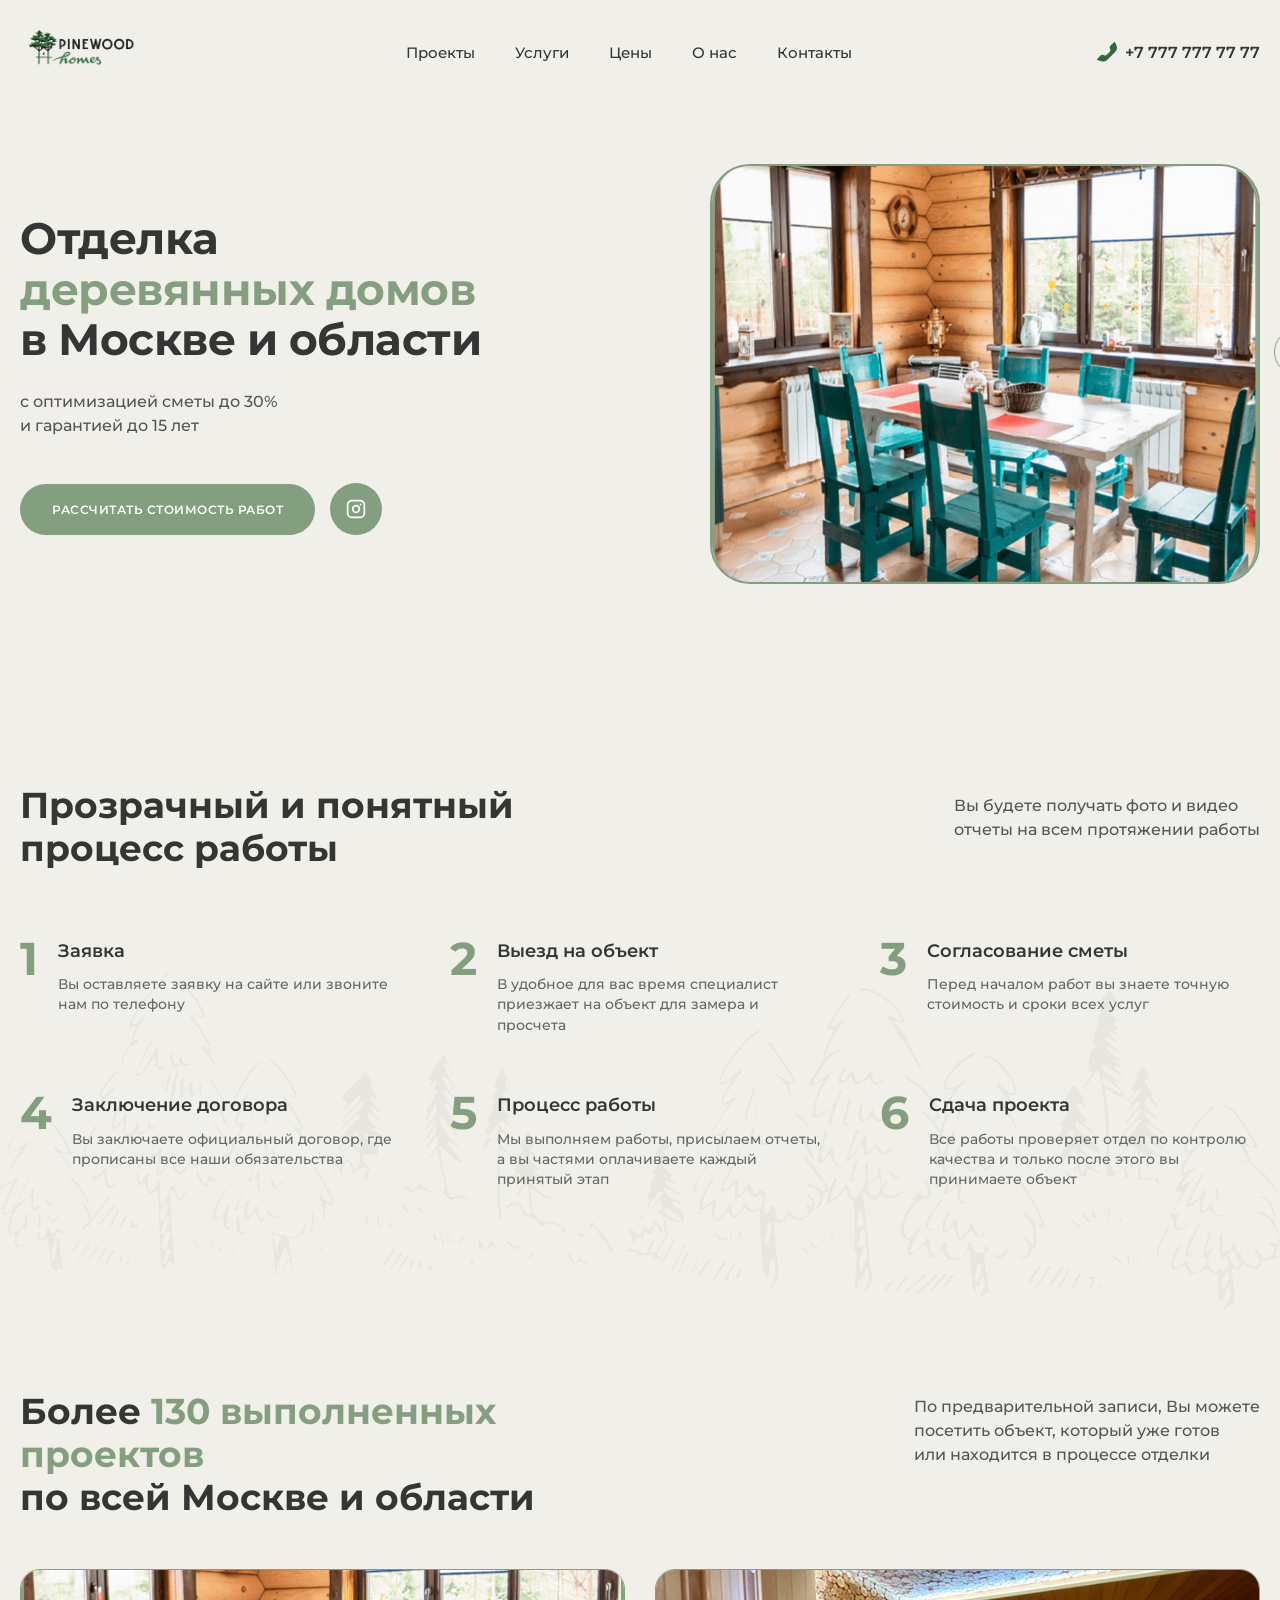
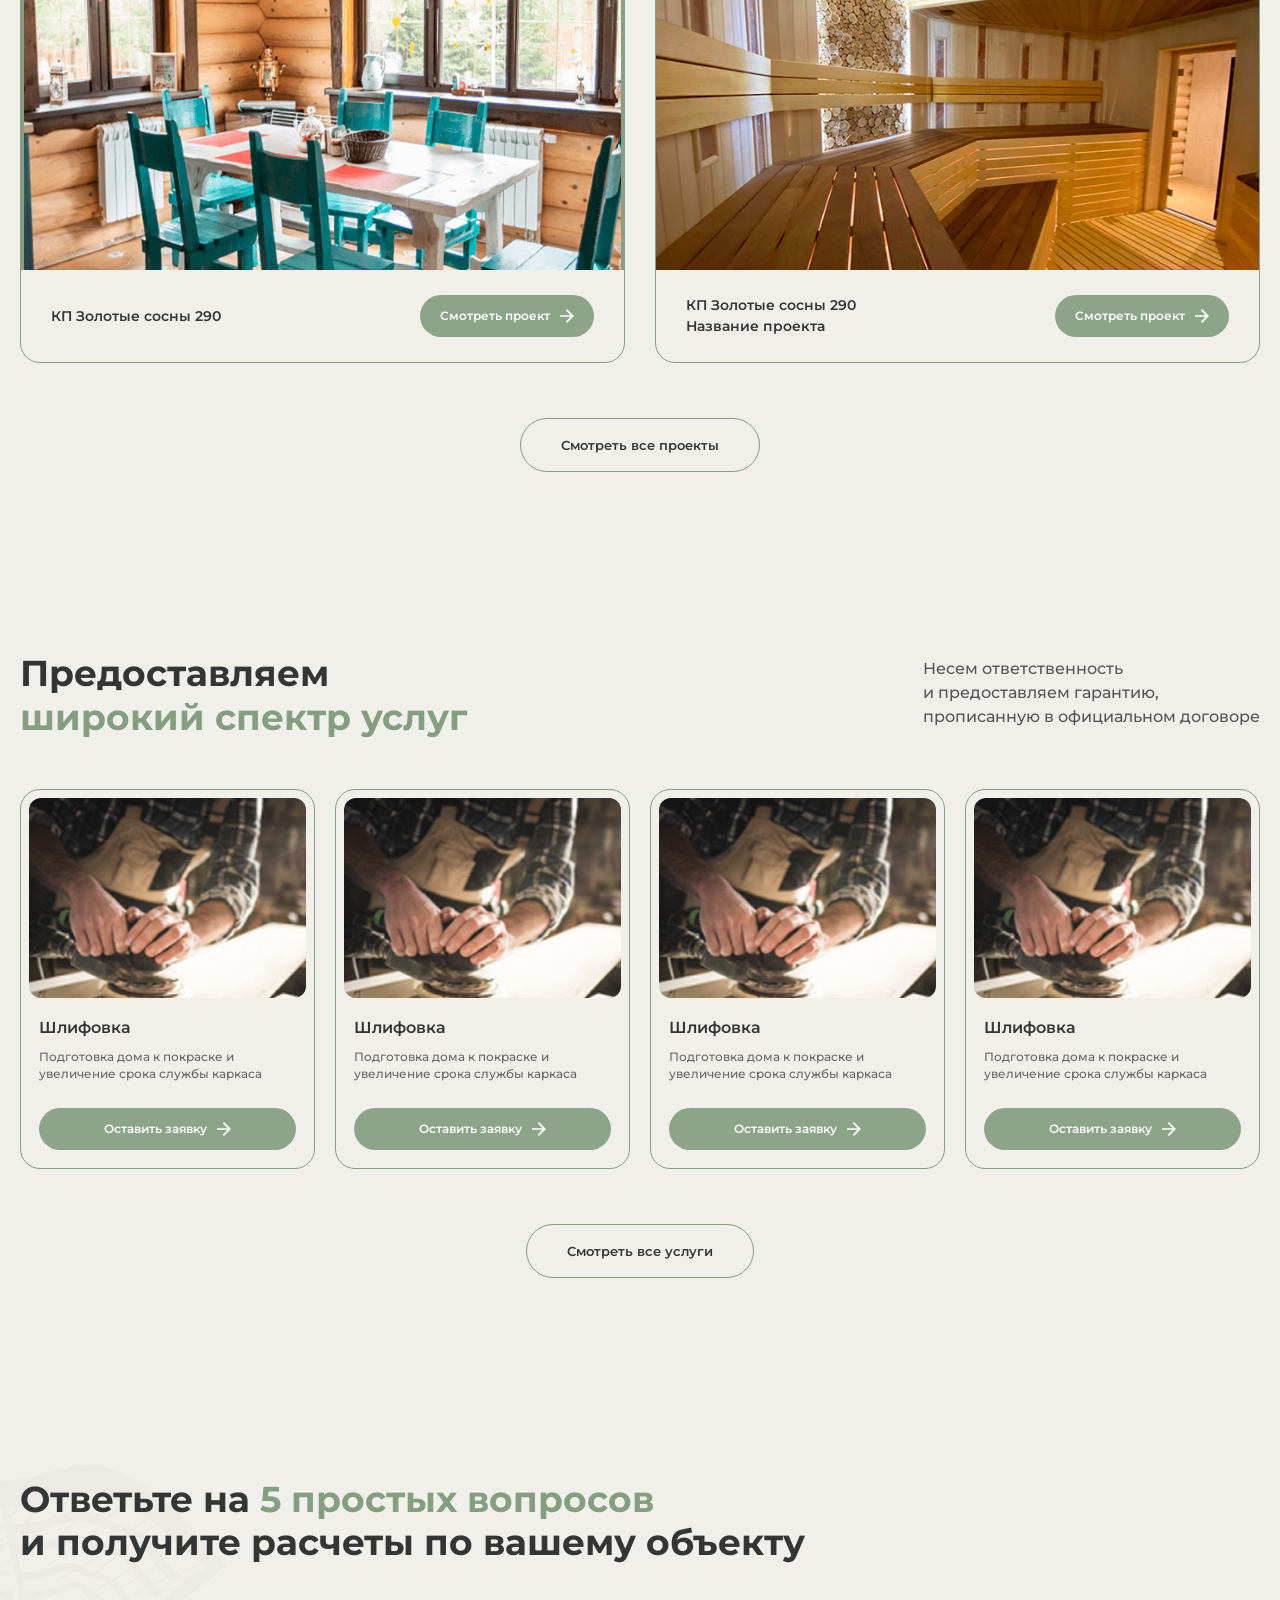
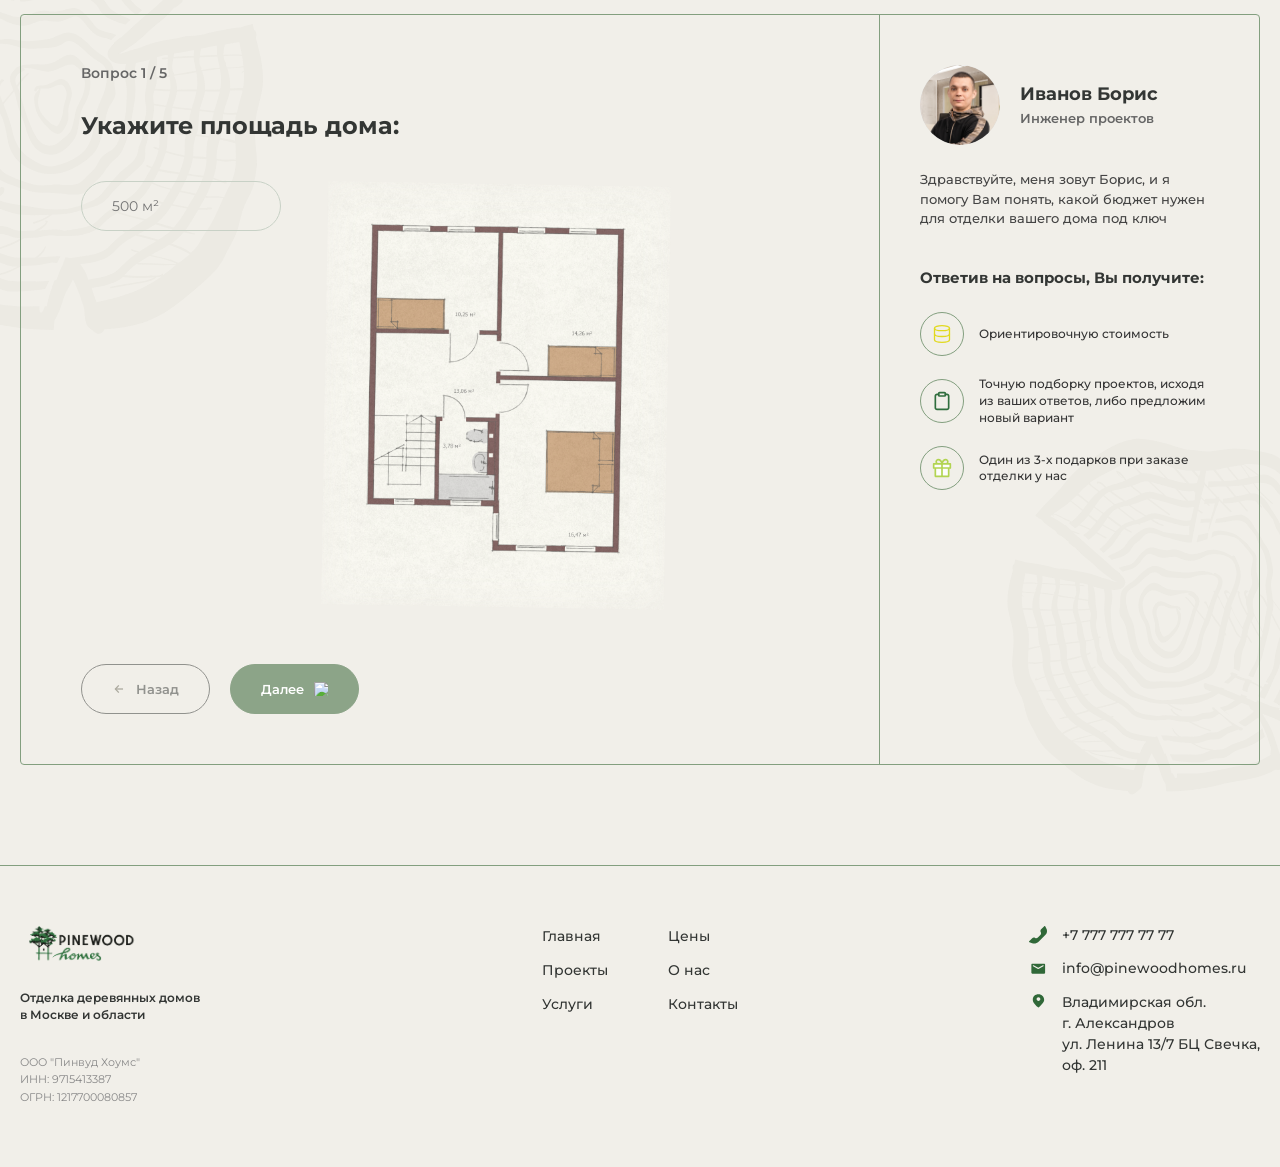
==== index.html @ 9fd673a5 "Initial commit" ====
<!DOCTYPE html>
<html lang="ru">
<head>
    <meta charset="UTF-8">
    <meta name="viewport" content="width=device-width, initial-scale=1.0">
    <title>Pinewood Homes</title>
    
    <!-- Подключение шрифта Montserrat -->
    <link rel="preconnect" href="https://fonts.googleapis.com">
    <link rel="preconnect" href="https://fonts.gstatic.com" crossorigin>
    <link href="https://fonts.googleapis.com/css2?family=Montserrat:wght@400;500;600;700&display=swap" rel="stylesheet">
    
    <!-- Подключение стилей Swiper -->
    <link rel="stylesheet" href="https://cdn.jsdelivr.net/npm/swiper@11/swiper-bundle.min.css" />
    
    <!-- Наши стили -->
    <link rel="stylesheet" href="style.css">
</head>
<body>

    <div class="wrapper">
        <!-- Шапка сайта -->
        <header class="header">
            <a href="#" class="logo">
                <img src="images/logo.png" alt="Логотип Pinewood Homes">
            </a>
            
            <nav class="nav">
                <ul class="nav__list">
                    <li><a href="#" class="nav__link">Проекты</a></li>
                    <li><a href="#" class="nav__link">Услуги</a></li>
                    <li><a href="#" class="nav__link">Цены</a></li>
                    <li><a href="#" class="nav__link">О нас</a></li>
                    <li><a href="#" class="nav__link">Контакты</a></li>
                </ul>
            </nav>

            <a href="tel:+77777777777" class="phone">
                <img src="images/Path 76.svg" alt="Иконка телефона" class="phone__icon">
                +7 777 777 77 77
            </a>
        </header>

        <!-- Главный экран -->
        <main class="hero">
            <div class="hero__content">
                <h1 class="hero__title">
                    Отделка <br>
                    <span class="text-green">деревянных домов</span><br>
                    в Москве и области
                </h1>
                <p class="hero__subtitle">
                    с оптимизацией сметы до 30%<br>
                    и гарантией до 15 лет
                </p>
                
                <div class="hero__actions">
                    <button class="btn btn-primary">РАССЧИТАТЬ СТОИМОСТЬ РАБОТ</button>
                    <a href="#" class="btn btn-icon">
                        <img src="images/instagram.svg" alt="Instagram">
                    </a>
                </div>
            </div>

            <div class="hero__slider-wrapper">
                <!-- Swiper -->
                <div class="swiper hero-swiper">
                    <div class="swiper-wrapper">
                        <!-- Слайд 1 -->
                        <div class="swiper-slide">
                            <img src="images/swiper.png" alt="Интерьер деревянного дома">
                        </div>
                        <!-- Слайд 2 (Для примера свайпа) -->
                        <div class="swiper-slide">
                            <img src="images/swiper.png" alt="Интерьер 2">
                        </div>
                        <!-- Слайд 3 -->
                        <div class="swiper-slide">
                            <img src="images/swiper.png" alt="Интерьер 3">
                        </div>
                    </div>
                </div>
                
                <!-- Кастомная кнопка навигации Swiper -->
                <div class="swiper-button-next custom-next">
                    <img src="images/arrow-right.svg" alt="Стрелка вправо">
                </div>
            </div>

        </main>
    </div>

    <!-- Секция: Процесс работы -->
    <section class="process">
        <!-- Пустой тег для вашего SVG с деревьями -->
        <img src="images/Group.svg" alt="Фон деревья" class="process__bg-trees">

        <div class="wrapper">
            <div class="process__header">
                <h2 class="process__title">
                    Прозрачный и понятный <br>
                    процесс работы
                </h2>
                <p class="process__subtitle">
                    Вы будете получать фото и видео <br>
                    отчеты на всем протяжении работы
                </p>
            </div>

            <div class="process__grid">
                <!-- Шаг 1 -->
                <div class="process__item">
                    <span class="process__num">1</span>
                    <div class="process__text">
                        <h3 class="process__step-title">Заявка</h3>
                        <p class="process__step-desc">Вы оставляете заявку на сайте или звоните нам по телефону</p>
                    </div>
                </div>

                <!-- Шаг 2 -->
                <div class="process__item">
                    <span class="process__num">2</span>
                    <div class="process__text">
                        <h3 class="process__step-title">Выезд на объект</h3>
                        <p class="process__step-desc">В удобное для вас время специалист приезжает на объект для замера и просчета</p>
                    </div>
                </div>

                <!-- Шаг 3 -->
                <div class="process__item">
                    <span class="process__num">3</span>
                    <div class="process__text">
                        <h3 class="process__step-title">Согласование сметы</h3>
                        <p class="process__step-desc">Перед началом работ вы знаете точную стоимость и сроки всех услуг</p>
                    </div>
                </div>

                <!-- Шаг 4 -->
                <div class="process__item">
                    <span class="process__num">4</span>
                    <div class="process__text">
                        <h3 class="process__step-title">Заключение договора</h3>
                        <p class="process__step-desc">Вы заключаете официальный договор, где прописаны все наши обязательства</p>
                    </div>
                </div>

                <!-- Шаг 5 -->
                <div class="process__item">
                    <span class="process__num">5</span>
                    <div class="process__text">
                        <h3 class="process__step-title">Процесс работы</h3>
                        <p class="process__step-desc">Мы выполняем работы, присылаем отчеты, а вы частями оплачиваете каждый принятый этап</p>
                    </div>
                </div>

                <!-- Шаг 6 -->
                <div class="process__item">
                    <span class="process__num">6</span>
                    <div class="process__text">
                        <h3 class="process__step-title">Сдача проекта</h3>
                        <p class="process__step-desc">Все работы проверяет отдел по контролю качества и только после этого вы принимаете объект</p>
                    </div>
                </div>
            </div>
        </div>
    </section>

    <!-- Секция: Выполненные проекты -->
    <section class="projects">
        <div class="wrapper">
            
            <!-- Шапка секции -->
            <div class="projects__header">
                <h2 class="projects__title">
                    Более <span class="text-green">130 выполненных проектов</span><br>
                    по всей Москве и области
                </h2>
                <p class="projects__subtitle">
                    По предварительной записи, Вы можете<br>
                    посетить объект, который уже готов<br>
                    или находится в процессе отделки
                </p>
            </div>

            <!-- Слайдер проектов -->
            <div class="projects__slider-wrap">
                
                <div class="swiper projects-swiper">
                    <div class="swiper-wrapper">
                        
                        <!-- Карточка 1 -->
                        <div class="swiper-slide">
                            <div class="project-card">
                                <div class="project-card__img">
                                    <img src="images/swiper.png" alt="Проект КП Золотые сосны">
                                </div>
                                <div class="project-card__content">
                                    <div class="project-card__info">
                                        <p>КП Золотые сосны 290</p>
                                    </div>
                                    <a href="#" class="project-card__btn">
                                        Смотреть проект
                                        <img src="images/Icon ionic-md-arrow-forward.svg" alt="Стрелка">
                                    </a>
                                </div>
                            </div>
                        </div>

                        <!-- Карточка 2 -->
                        <div class="swiper-slide">
                            <div class="project-card">
                                <div class="project-card__img">
                                    <img src="images/swiper2.png" alt="Проект баня">
                                </div>
                                <div class="project-card__content">
                                    <div class="project-card__info">
                                        <p>КП Золотые сосны 290</p>
                                        <p>Название проекта</p>
                                    </div>
                                    <a href="#" class="project-card__btn">
                                        Смотреть проект
                                        <img src="images/Icon ionic-md-arrow-forward.svg" alt="Стрелка">
                                    </a>
                                </div>
                            </div>
                        </div>

                        <!-- Карточка 3 (Для демонстрации свайпа) -->
                        <div class="swiper-slide">
                            <div class="project-card">
                                <div class="project-card__img">
                                    <img src="images/swiper.png" alt="Проект 3">
                                </div>
                                <div class="project-card__content">
                                    <div class="project-card__info">
                                        <p>КП Серебряный бор</p>
                                    </div>
                                    <a href="#" class="project-card__btn">
                                        Смотреть проект
                                        <img src="images/Icon ionic-md-arrow-forward.svg" alt="Стрелка">
                                    </a>
                                </div>
                            </div>
                        </div>

                    </div>
                </div>

                <!-- Стрелки навигации для проектов -->
                <div class="swiper-button-prev projects-prev">
                    <img src="images/arrow_forward_ios_24px.svg" alt="Влево">
                </div>
                <div class="swiper-button-next projects-next">
                    <img src="images/arrow-right.svg" alt="Вправо">
                </div>

            </div>

            <!-- Кнопка под слайдером -->
            <div class="projects__bottom">
                <button class="btn btn-outline">Смотреть все проекты</button>
            </div>

        </div>
    </section>

    <!-- Секция: Услуги -->
    <section class="services">
        <!-- Пустой тег для фонового узора (линии слева внизу) -->
        
        <div class="wrapper">
            <!-- Шапка секции -->
            <div class="services__header">
                <h2 class="services__title">
                    Предоставляем <br>
                    <span class="text-green">широкий спектр услуг</span>
                </h2>
                <p class="services__subtitle">
                    Несем ответственность <br>
                    и предоставляем гарантию, <br>
                    прописанную в официальном договоре
                </p>
            </div>

            <!-- Слайдер услуг -->
            <div class="services__slider-wrap">
                <div class="swiper services-swiper">
                    <div class="swiper-wrapper">
                        
                        <!-- Карточка услуги 1 -->
                        <div class="swiper-slide">
                            <div class="service-card">
                                <div class="service-card__img">
                                    <img src="images/swiper3.png" alt="Шлифовка">
                                </div>
                                <div class="service-card__content">
                                    <h3 class="service-card__title">Шлифовка</h3>
                                    <p class="service-card__desc">Подготовка дома к покраске и увеличение срока службы каркаса</p>
                                    <a href="#" class="service-card__btn">
                                        Оставить заявку
                                        <img src="images/Icon ionic-md-arrow-forward.svg" alt="Стрелка">
                                    </a>
                                </div>
                            </div>
                        </div>

                        <!-- Карточка услуги 2 -->
                        <div class="swiper-slide">
                            <div class="service-card">
                                <div class="service-card__img">
                                    <img src="images/swiper3.png" alt="Шлифовка">
                                </div>
                                <div class="service-card__content">
                                    <h3 class="service-card__title">Шлифовка</h3>
                                    <p class="service-card__desc">Подготовка дома к покраске и увеличение срока службы каркаса</p>
                                    <a href="#" class="service-card__btn">
                                        Оставить заявку
                                        <img src="images/Icon ionic-md-arrow-forward.svg" alt="Стрелка">
                                    </a>
                                </div>
                            </div>
                        </div>

                        <!-- Карточка услуги 3 -->
                        <div class="swiper-slide">
                            <div class="service-card">
                                <div class="service-card__img">
                                    <img src="images/swiper3.png" alt="Шлифовка">
                                </div>
                                <div class="service-card__content">
                                    <h3 class="service-card__title">Шлифовка</h3>
                                    <p class="service-card__desc">Подготовка дома к покраске и увеличение срока службы каркаса</p>
                                    <a href="#" class="service-card__btn">
                                        Оставить заявку
                                        <img src="images/Icon ionic-md-arrow-forward.svg" alt="Стрелка">
                                    </a>
                                </div>
                            </div>
                        </div>

                        <!-- Карточка услуги 4 -->
                        <div class="swiper-slide">
                            <div class="service-card">
                                <div class="service-card__img">
                                    <img src="images/swiper3.png" alt="Шлифовка">
                                </div>
                                <div class="service-card__content">
                                    <h3 class="service-card__title">Шлифовка</h3>
                                    <p class="service-card__desc">Подготовка дома к покраске и увеличение срока службы каркаса</p>
                                    <a href="#" class="service-card__btn">
                                        Оставить заявку
                                        <img src="images/Icon ionic-md-arrow-forward.svg" alt="Стрелка">
                                    </a>
                                </div>
                            </div>
                        </div>

                        <!-- Карточка услуги 5 (Добавлена для наглядности скролла) -->
                        <div class="swiper-slide">
                            <div class="service-card">
                                <div class="service-card__img">
                                    <img src="images/swiper3.png" alt="Шлифовка">
                                </div>
                                <div class="service-card__content">
                                    <h3 class="service-card__title">Покраска</h3>
                                    <p class="service-card__desc">Профессиональная покраска деревянных фасадов с гарантией</p>
                                    <a href="#" class="service-card__btn">
                                        Оставить заявку
                                        <img src="images/Icon ionic-md-arrow-forward.svg" alt="Стрелка">
                                    </a>
                                </div>
                            </div>
                        </div>

                    </div>
                </div>

                <!-- Стрелки навигации -->
                <div class="swiper-button-prev services-prev">
                    <img src="images/arrow_forward_ios_24px.svg" alt="Влево">
                </div>
                <div class="swiper-button-next services-next">
                    <img src="images/arrow-right.svg" alt="Вправо">
                </div>
            </div>

            <!-- Кнопка под слайдером (переиспользуем класс .btn-outline) -->
            <div class="services__bottom">
                <button class="btn btn-outline">Смотреть все услуги</button>
            </div>
        </div>
    </section>

    <!-- Секция: Квиз (Опросник) -->
    <section class="quiz">
        <!-- Фоновые SVG деревьев (абсолютное позиционирование) -->
        <img src="images/Frame1.svg" alt="Фон дерево лево" class="quiz__bg quiz__bg-left">
        <img src="images/Frame2.svg" alt="Фон дерево право" class="quiz__bg quiz__bg-right">

        <div class="wrapper">
            <h2 class="quiz__title">
                Ответьте на <span class="text-green">5 простых вопросов</span><br>
                и получите расчеты по вашему объекту
            </h2>

            <!-- Контейнер с обводкой -->
            <div class="quiz__box">
                
                <!-- ЛЕВАЯ ЧАСТЬ (Меняется) -->
                <div class="quiz__main">
                    <p class="quiz__counter">Вопрос <span id="current-step">1</span> / 5</p>

                   <div class="quiz__steps-container">
                        
                        <!-- ШАГ 1: Площадь -->
                        <div class="quiz__step active" data-step="1">
                            <h3 class="quiz__question">Укажите площадь дома:</h3>
                            <div class="quiz__step-content">
                                <div class="quiz__input-wrap">
                                    <input type="text" placeholder="500 м²" class="quiz__input">
                                </div>
                                <div class="quiz__step-img">
                                    <img src="images/scheme.png" alt="План дома">
                                </div>
                            </div>
                        </div>

                        <!-- ШАГ 2: Материал -->
                        <div class="quiz__step" data-step="2">
                            <h3 class="quiz__question">Укажите материал дома:</h3>
                            <div class="quiz__step-content">
                                <div class="quiz__materials">
                                    <label class="quiz__material">
                                        <input type="radio" name="material" value="Клееный брус" class="quiz__material-input">
                                        <div class="quiz__material-card">
                                            <div class="quiz__material-img"><img src="images/question21.png" alt="Брус"></div>
                                            <span class="quiz__material-text">Клееный брус</span>
                                        </div>
                                    </label>
                                    <label class="quiz__material">
                                        <input type="radio" name="material" value="Профилированный брус" class="quiz__material-input">
                                        <div class="quiz__material-card">
                                            <div class="quiz__material-img"><img src="images/question22.png" alt="Брус"></div>
                                            <span class="quiz__material-text">Профилированный<br>брус</span>
                                        </div>
                                    </label>
                                    <label class="quiz__material">
                                        <input type="radio" name="material" value="Оцилиндрованное бревно" class="quiz__material-input">
                                        <div class="quiz__material-card">
                                            <div class="quiz__material-img"><img src="images/question23.png" alt="Бревно"></div>
                                            <span class="quiz__material-text">Оцилиндрованное<br>бревно</span>
                                        </div>
                                    </label>
                                    <label class="quiz__material">
                                        <input type="radio" name="material" value="Лафет" class="quiz__material-input">
                                        <div class="quiz__material-card">
                                            <div class="quiz__material-img"><img src="images/question24.png" alt="Лафет"></div>
                                            <span class="quiz__material-text">Лафет</span>
                                        </div>
                                    </label>
                                    <label class="quiz__material">
                                        <input type="radio" name="material" value="Рубленное бревно" class="quiz__material-input">
                                        <div class="quiz__material-card">
                                            <div class="quiz__material-img"><img src="images/question25.png" alt="Бревно"></div>
                                            <span class="quiz__material-text">Рубленное бревно</span>
                                        </div>
                                    </label>
                                    <div class="quiz__material quiz__material--custom">
                                        <input type="text" placeholder="Свой вариант" class="quiz__input quiz__input--custom">
                                    </div>
                                </div>
                            </div>
                        </div>

                        <!-- ШАГ 3: Смета (Да/Нет) -->
                        <div class="quiz__step" data-step="3">
                            <h3 class="quiz__question">Есть ли у вас смета на внутреннюю отделку?</h3>
                            <div class="quiz__step-content">
                                <div class="quiz__options-row">
                                    <label class="quiz__option-big">
                                        <input type="radio" name="estimate" value="Да" class="quiz__option-input">
                                        <div class="quiz__option-box">
                                            <div class="quiz__check-icon">
                                                
                                            </div>
                                            <span class="quiz__option-text">Да, смета есть</span>
                                        </div>
                                    </label>

                                    <label class="quiz__option-big">
                                        <input type="radio" name="estimate" value="Нет" class="quiz__option-input">
                                        <div class="quiz__option-box">
                                            <div class="quiz__check-icon">
                                                
                                            </div>
                                            <span class="quiz__option-text">У меня нет сметы</span>
                                        </div>
                                    </label>
                                </div>
                            </div>
                        </div>

                        <!-- ШАГ 4: Сроки -->
                        <div class="quiz__step" data-step="4">
                            <h3 class="quiz__question">Когда планируете начать работы по внутренней отделке?</h3>
                            <div class="quiz__step-content">
                                <div class="quiz__grid-4">
                                    <label class="quiz__option-square">
                                        <input type="radio" name="timing" value="Быстро" class="quiz__option-input">
                                        <div class="quiz__square-box">
                                            <div class="quiz__mini-check"></div>
                                            <span>Как можно быстрее</span>
                                        </div>
                                    </label>
                                    <label class="quiz__option-square">
                                        <input type="radio" name="timing" value="В этом году" class="quiz__option-input">
                                        <div class="quiz__square-box">
                                            <div class="quiz__mini-check"></div>
                                            <span>В течение этого года</span>
                                        </div>
                                    </label>
                                    <label class="quiz__option-square">
                                        <input type="radio" name="timing" value="Месяц" class="quiz__option-input">
                                        <div class="quiz__square-box">
                                            <div class="quiz__mini-check"></div>
                                            <span>В течение месяца</span>
                                        </div>
                                    </label>
                                    <label class="quiz__option-square">
                                        <input type="radio" name="timing" value="Нет плана" class="quiz__option-input">
                                        <div class="quiz__square-box">
                                            <div class="quiz__mini-check"></div>
                                            <span>Пока нет точного плана</span>
                                        </div>
                                    </label>
                                </div>
                            </div>
                        </div>

                        <!-- ШАГ 5: Виды работ (Чекбоксы - можно выбрать много) -->
                        <div class="quiz__step" data-step="5">
                            <!-- Исправил заголовок по смыслу контента -->
                            <h3 class="quiz__question">Какие работы необходимо выполнить?</h3>
                            <div class="quiz__step-content">
                                <div class="quiz__grid-4">
                                    <label class="quiz__option-square">
                                        <input type="checkbox" name="works" value="Шлифовка" class="quiz__option-input">
                                        <div class="quiz__square-box">
                                            <div class="quiz__mini-check"></div>
                                            <span>Шлифовка и покраска</span>
                                        </div>
                                    </label>
                                    <label class="quiz__option-square">
                                        <input type="checkbox" name="works" value="Плитка" class="quiz__option-input">
                                        <div class="quiz__square-box">
                                            <div class="quiz__mini-check"></div>
                                            <span>Плиточные работы</span>
                                        </div>
                                    </label>
                                    <label class="quiz__option-square">
                                        <input type="checkbox" name="works" value="Потолки" class="quiz__option-input">
                                        <div class="quiz__square-box">
                                            <div class="quiz__mini-check"></div>
                                            <span>Отделка потолков,<br>пола и стен</span>
                                        </div>
                                    </label>
                                    <label class="quiz__option-square">
                                        <input type="checkbox" name="works" value="Двери" class="quiz__option-input">
                                        <div class="quiz__square-box">
                                            <div class="quiz__mini-check"></div>
                                            <span>Установка дверей и окон</span>
                                        </div>
                                    </label>
                                    <label class="quiz__option-square">
                                        <input type="checkbox" name="works" value="Инженерка" class="quiz__option-input">
                                        <div class="quiz__square-box">
                                            <div class="quiz__mini-check"></div>
                                            <span>Прокладка инженерных систем</span>
                                        </div>
                                    </label>
                                    <label class="quiz__option-square">
                                        <input type="checkbox" name="works" value="Сантехника" class="quiz__option-input">
                                        <div class="quiz__square-box">
                                            <div class="quiz__mini-check"></div>
                                            <span>Сантехнические услуги</span>
                                        </div>
                                    </label>
                                    <label class="quiz__option-square">
                                        <input type="checkbox" name="works" value="Под ключ" class="quiz__option-input">
                                        <div class="quiz__square-box">
                                            <div class="quiz__mini-check"></div>
                                            <span>Все работы «под ключ»</span>
                                        </div>
                                    </label>
                                    <!-- Свой вариант для чекбоксов -->
                                    <div class="quiz__square-input">
                                        <input type="text" placeholder="Свой вариант" class="quiz__input quiz__input--wide">
                                    </div>
                                </div>
                            </div>
                        </div>

                        <!-- ШАГ 6: Контакты (Lead Form) -->
                        <div class="quiz__step" data-step="contact">
                            <p class="quiz__lead-text">Остался последний шаг</p>
                            <h3 class="quiz__question">Получите оптимизацию сметы <br>и точный план всех работ</h3>
                            
                            <div class="quiz__contact-form">
                                <div class="quiz__inputs-row">
                                    <input type="tel" placeholder="Ваш телефон" class="quiz__input quiz__input--contact">
                                    <input type="email" placeholder="Ваша почта" class="quiz__input quiz__input--contact">
                                </div>
                                <button class="btn btn-primary quiz__submit-btn" id="quiz-submit">
                                    Получить расчет <img src="images/Icon ionic-md-arrow-forward.svg" alt="Стрелка">
                                </button>
                            </div>
                        </div>

                        <!-- ШАГ 7: Успех (Success) -->
                        <div class="quiz__step" data-step="success">
                            <p class="quiz__lead-text">Остался последний шаг</p> <!-- Можно убрать, если не нужно на финале -->
                            <h3 class="quiz__question">Спасибо!</h3>
                            <p class="quiz__success-desc">Наш менеджер свяжется с вами <br>в течении 15 минут</p>
                            
                            <button class="quiz__btn-reset" id="quiz-reset">
                                <img src="images/Arrow-back.svg" alt="Назад"> Начать с начала
                            </button>
                        </div>

                    </div>

                    <!-- Кнопки Навигации Квиза -->
                    <div class="quiz__actions">
                        <button class="quiz__btn quiz__btn--prev" id="btn-prev" disabled>
                            <img src="images/Arrow-back.svg" alt="Назад"> Назад
                        </button>
                        <button class="quiz__btn quiz__btn--next" id="btn-next">
                            Далее <img src="images/Icon ionic-md-arrow-forward.svg" alt="Вперед">
                        </button>
                    </div>
                </div>

                <!-- ПРАВАЯ ЧАСТЬ (Статичная) -->
                <div class="quiz__sidebar">
                    <div class="expert">
                        <img src="images/Иван.png" alt="Иванов Борис" class="expert__photo">
                        <div class="expert__info">
                            <p class="expert__name">Иванов Борис</p>
                            <p class="expert__role">Инженер проектов</p>
                        </div>
                    </div>
                    <p class="expert__quote">
                        Здравствуйте, меня зовут Борис, и я помогу Вам 
                        понять, какой бюджет нужен для отделки вашего 
                        дома под ключ
                    </p>

                    <h4 class="benefits__title">Ответив на вопросы, Вы получите:</h4>
                    <ul class="benefits__list">
                        <li>
                            <div class="benefit__icon"><img src="images/database.svg" alt="Иконка"></div>
                            <p>Ориентировочную стоимость</p>
                        </li>
                        <li>
                            <div class="benefit__icon"><img src="images/clipboard.svg" alt="Иконка"></div>
                            <p>Точную подборку проектов, исходя из ваших ответов, либо предложим новый вариант</p>
                        </li>
                        <li>
                            <div class="benefit__icon"><img src="images/gift.svg" alt="Иконка"></div>
                            <p>Один из 3-х подарков при заказе отделки у нас</p>
                        </li>
                    </ul>
                </div>

            </div>
        </div>
    </section>

    <!-- Секция: Подвал (Footer) -->
    <footer class="footer">
        <div class="wrapper">
            <div class="footer__inner">
                
                <!-- Колонка 1: Логотип и Реквизиты -->
                <div class="footer__col footer__col--brand">
                    <a href="#" class="logo footer__logo">
                        <img src="images/logo.png" alt="Логотип Pinewood Homes">
                    </a>
                    <p class="footer__desc">Отделка деревянных домов<br>в Москве и области</p>
                    <div class="footer__legal">
                        <p>ООО "Пинвуд Хоумс"</p>
                        <p>ИНН: 9715413387</p>
                        <p>ОГРН: 1217700080857</p>
                    </div>
                </div>

                <!-- Колонка 2: Навигация -->
                <div class="footer__col footer__col--nav">
                    <ul class="footer__nav-list">
                        <li><a href="#">Главная</a></li>
                        <li><a href="#">Проекты</a></li>
                        <li><a href="#">Услуги</a></li>
                    </ul>
                    <ul class="footer__nav-list">
                        <li><a href="#">Цены</a></li>
                        <li><a href="#">О нас</a></li>
                        <li><a href="#">Контакты</a></li>
                    </ul>
                </div>

                <!-- Колонка 3: Контакты -->
                <div class="footer__col footer__col--contacts">
                    <a href="tel:+77777777777" class="footer__contact-item">
                        <img src="images/Path 76.svg" alt="Телефон">
                        +7 777 777 77 77
                    </a>
                    <a href="mailto:info@pinewoodhomes.ru" class="footer__contact-item">
                        <img src="images/Mail.svg" alt="Почта">
                        info@pinewoodhomes.ru
                    </a>
                    <div class="footer__contact-item align-top">
                        <img src="images/Marker1.svg" alt="Адрес">
                        <p>Владимирская обл.<br>г. Александров<br>ул. Ленина 13/7 БЦ Свечка,<br>оф. 211</p>
                    </div>
                </div>

            </div>
        </div>
    </footer>
</div> <!-- Это закрывающий тег самого первого <div class="wrapper"> сайта, проверьте чтобы он был на месте -->

    <!-- Подключение скриптов Swiper -->
    <script src="https://cdn.jsdelivr.net/npm/swiper@11/swiper-bundle.min.js"></script>
    <!-- Наш скрипт -->
    <script src="script.js"></script>
</body>
</html>
---- style.css ----
/* ================= БАЗОВЫЕ НАСТРОЙКИ И ПЕРЕМЕННЫЕ ================= */
:root {
    --bg-color: #F1EFE9; /* Бежевый фон как на макете */
    --text-main: #333634; /* Темно-серый текст */
    --text-green: #839F7F; /* Приглушенный зеленый акцентный цвет */
    --font-main: 'Montserrat', sans-serif;
    
    /* Точная ширина контейнера для правильных отступов по бокам */
    --container-width: 1340px; 
}

* {
    margin: 0;
    padding: 0;
    box-sizing: border-box;
}

body {
    background-color: var(--bg-color);
    font-family: var(--font-main);
    color: var(--text-main);
    line-height: 1.2;
    overflow-x: hidden;
}

a {
    text-decoration: none;
    color: inherit;
}

ul {
    list-style: none;
}

/* Ограничитель контента по центру */
.wrapper {
    max-width: var(--container-width);
    margin: 0 auto;
    padding: 0 20px;
}

/* ================= HEADER (ШАПКА) ================= */
.header {
    display: flex;
    justify-content: space-between;
    align-items: center;
    padding: 30px 0;
}

.logo img {
    height: 40px; 
    min-width: 140px;
    object-fit: contain;
}

.nav__list {
    display: flex;
    gap: 40px;
}

.nav__link {
    font-size: 15px;
    font-weight: 500;
    transition: color 0.3s ease;
}

.nav__link:hover {
    color: var(--text-green);
}

.phone {
    display: flex;
    align-items: center;
    gap: 8px;
    font-size: 16px;
    font-weight: 600;
}

.phone__icon {
    width: 20px;
    height: 20px;
    object-fit: contain;
}

/* ================= HERO SECTION (ГЛАВНЫЙ ЭКРАН) ================= */
.hero {
    display: flex;
    align-items: center;
    justify-content: space-between;
    padding: 60px 0 100px 0;
}

/* --- Левая колонка (Текст и кнопки) --- */
.hero__content {
    width: 45%; /* Четкая ширина левого блока */
    max-width: 500px;
}

.hero__title {
    font-size: clamp(32px, 4vw, 44px); /* Адаптивный шрифт, не слишком огромный */
    font-weight: 700;
    line-height: 1.15;
    margin-bottom: 25px;
    letter-spacing: -0.5px;
}

.text-green {
    color: var(--text-green);
}

.hero__subtitle {
    font-size: 16px;
    font-weight: 500;
    margin-bottom: 45px;
    line-height: 1.5;
    color: #555555;
}

.hero__actions {
    display: flex;
    align-items: center;
    gap: 15px;
}

/* Кнопки без теней, матовые, как на макете */
.btn {
    cursor: pointer;
    border: none;
    outline: none;
    transition: background-color 0.2s ease, transform 0.1s ease;
}

.btn:active {
    transform: scale(0.98);
}

.btn-primary {
    background-color: var(--text-green);
    color: white;
    font-family: var(--font-main);
    font-size: 12px;
    font-weight: 600;
    padding: 18px 32px;
    border-radius: 40px;
    text-transform: uppercase;
    letter-spacing: 0.5px;
}

.btn-primary:hover {
    background-color: #718c6e;
}

.btn-icon {
    display: flex;
    justify-content: center;
    align-items: center;
    width: 52px;
    height: 52px;
    background-color: var(--text-green);
    border-radius: 50%;
}

.btn-icon:hover {
    background-color: #718c6e;
}

.btn-icon img {
    width: 20px;
    height: 20px;
}

/* --- Правая колонка (Слайдер) --- */
.hero__slider-wrapper {
    position: relative;
    width: 50%; /* Четкая ширина правого блока */
    max-width: 550px;
}

/* РЕШЕНИЕ ПРОБЛЕМЫ С ВЫСОТОЙ */
.hero-swiper {
    width: 100%;
    height: 420px; /* Жестко фиксируем высоту слайдера. Никаких бесконечных растягиваний. */
    border-radius: 40px;
    border: 2px solid var(--text-green); 
    background-color: #dcdcdc; /* Серый фон, пока нет картинки */
}

/* Гарантируем, что слайд не сломает контейнер */
.swiper-slide {
    width: 100%;
    height: 100%; 
    display: block;
}

.swiper-slide img {
    width: 100%;
    height: 100%;
    object-fit: cover;
    display: block;
}

/* Кастомная стрелка слайдера */
.custom-next {
    position: absolute;
    right: -60px; /* Выносим за пределы картинки */
    top: 50%;
    transform: translateY(-50%);
    width: 46px !important;
    height: 46px !important;
    border-radius: 50%;
    border: 1px solid var(--text-green);
    display: flex;
    justify-content: center;
    align-items: center;
    cursor: pointer;
    z-index: 10;
    background-color: transparent;
}

.custom-next:hover {
    background-color: rgba(131, 159, 127, 0.1);
}

.custom-next img {
    width: 14px;
    height: 14px;
}

.custom-next::after {
    display: none; /* Прячем стандартную стрелку свайпера */
}

/* ================= АДАПТИВНОСТЬ (Mobile & Tablet) ================= */

/* Планшеты (до 992px) */
@media (max-width: 992px) {
    .header {
        flex-wrap: wrap;
        gap: 20px;
        justify-content: center;
    }
    .nav {
        order: 3;
        width: 100%;
        display: flex;
        justify-content: center;
    }
    
    /* Перестраиваем блоки друг под друга */
    .hero {
        flex-direction: column;
        text-align: center;
        padding: 40px 0;
        gap: 50px;
    }
    
    .hero__content, 
    .hero__slider-wrapper {
        width: 100%;
        max-width: 600px;
    }
    
    .hero__actions {
        justify-content: center;
    }
    
    .custom-next {
        /* На планшетах и телефонах прячем стрелку, остается свайп пальцем */
        display: none !important; 
    }
}

/* Телефоны (до 576px) */
@media (max-width: 576px) {
    .nav__list {
        flex-wrap: wrap;
        justify-content: center;
        gap: 15px;
    }
    
    .hero__actions {
        flex-direction: column;
        width: 100%;
    }
    
    .btn-primary {
        width: 100%;
    }
    
    .hero-swiper {
        height: 300px; /* На телефонах делаем слайдер чуть ниже */
        border-radius: 20px;
    }
}

/* ================= PROCESS SECTION (ПРОЦЕСС РАБОТЫ) ================= */
.process {
    position: relative; /* Чтобы внутри можно было абсолютно позиционировать фон */
    padding: 100px 0 120px 0;
    background-color: var(--bg-color); /* Наследуем бежевый фон */
}

/* Фон с деревьями */
.process__bg-trees {
    position: absolute;
    bottom: 0;
    left: 0;
    width: 100%;
    height: auto;
    object-fit: cover;
    z-index: 0;
    pointer-events: none; /* Чтобы картинка не перехватывала клики/выделение текста */
    opacity: 0.4;
}

/* Поднимаем контент над фоновыми деревьями */
.process .wrapper {
    position: relative;
    z-index: 1;
}

/* Шапка секции */
.process__header {
    display: flex;
    justify-content: space-between;
    align-items: flex-start;
    margin-bottom: 70px;
    gap: 40px;
}

.process__title {
    font-size: clamp(28px, 4vw, 36px);
    font-weight: 700;
    line-height: 1.2;
    max-width: 500px;
}

.process__subtitle {
    font-size: 16px;
    font-weight: 500;
    color: #555555;
    line-height: 1.5;
    max-width: 350px;
    margin-top: 10px; /* Визуально выравниваем по высоте с заголовком */
}

/* Сетка с шагами (Grid) */
.process__grid {
    display: grid;
    grid-template-columns: repeat(3, 1fr); /* 3 колонки одинаковой ширины */
    row-gap: 60px; /* Отступ между рядами */
    column-gap: 50px; /* Отступ между колонками */
}

/* Отдельный шаг */
.process__item {
    display: flex;
    align-items: flex-start;
    gap: 20px;
}

.process__num {
    font-size: 46px;
    font-weight: 700;
    color: var(--text-green);
    line-height: 0.8; /* Прижимаем цифру, чтобы она не давала лишнего отступа сверху */
}

.process__text {
    display: flex;
    flex-direction: column;
    gap: 12px;
}

.process__step-title {
    font-size: 18px;
    font-weight: 600;
    color: var(--text-main);
}

.process__step-desc {
    font-size: 14px;
    font-weight: 500;
    color: #666666;
    line-height: 1.45;
}

/* ================= АДАПТИВНОСТЬ ДЛЯ СЕКЦИИ ПРОЦЕССА ================= */

/* Планшеты (до 992px) */
@media (max-width: 992px) {
    .process {
        padding: 80px 0;
    }
    .process__header {
        flex-direction: column;
        gap: 20px;
        margin-bottom: 50px;
    }
    .process__subtitle {
        max-width: 100%;
        margin-top: 0;
    }
    .process__grid {
        /* Перестраиваем в 2 колонки */
        grid-template-columns: repeat(2, 1fr);
        row-gap: 50px;
        column-gap: 30px;
    }
}

/* Телефоны (до 576px) */
@media (max-width: 576px) {
    .process {
        padding: 60px 0;
    }
    .process__grid {
        /* Перестраиваем в 1 колонку */
        grid-template-columns: 1fr;
        row-gap: 40px;
    }
    .process__num {
        font-size: 38px;
    }
}

/* ================= PROJECTS SECTION (ВЫПОЛНЕННЫЕ ПРОЕКТЫ) ================= */
.projects {
    padding: 80px 0 100px 0;
    background-color: var(--bg-color);
}

.projects__header {
    display: flex;
    justify-content: space-between;
    align-items: flex-start;
    margin-bottom: 50px;
    gap: 40px;
}

.projects__title {
    font-size: clamp(28px, 4vw, 36px);
    font-weight: 700;
    line-height: 1.2;
    max-width: 550px;
}

.projects__subtitle {
    font-size: 16px;
    font-weight: 500;
    color: #555555;
    line-height: 1.5;
    max-width: 380px;
    margin-top: 5px;
}

/* --- Слайдер --- */
.projects__slider-wrap {
    position: relative;
    width: 100%;
}

.projects-swiper {
    width: 100%;
    overflow: hidden;
    padding-bottom: 5px; /* Чтобы рамка карточек не обрезалась */
}

/* --- Карточка проекта --- */
.project-card {
    display: flex;
    flex-direction: column;
    border: 1px solid var(--text-green);
    border-radius: 20px;
    overflow: hidden;
    background-color: transparent;
    height: 100%; /* Чтобы карточки были одной высоты */
}

.project-card__img {
    width: 100%;
    height: 300px;
}

.project-card__img img {
    width: 100%;
    height: 100%;
    object-fit: cover;
    background-color: #dcdcdc; /* Заглушка до загрузки реальных фото */
    display: block;
}

.project-card__content {
    padding: 25px 30px;
    display: flex;
    justify-content: space-between;
    align-items: center;
    gap: 20px;
    flex-grow: 1; /* Растягивает блок, если карточки разной высоты */
}

.project-card__info {
    display: flex;
    flex-direction: column;
    gap: 4px;
}

.project-card__info p {
    font-size: 14px;
    font-weight: 600;
    color: var(--text-main);
}

/* Мини-кнопка в карточке */
.project-card__btn {
    display: flex;
    align-items: center;
    gap: 10px;
    background-color: #8CA488; /* Чуть более светлый зеленый для кнопки, как на макете */
    color: white;
    font-size: 12px;
    font-weight: 600;
    padding: 14px 20px;
    border-radius: 30px;
    transition: background-color 0.2s ease;
    white-space: nowrap; /* Чтобы текст не переносился */
}

.project-card__btn:hover {
    background-color: #718c6e;
}

.project-card__btn img {
    width: 14px;
    height: 14px;
    object-fit: contain;
}

/* --- Стрелки слайдера проектов --- */
.projects-prev,
.projects-next {
    position: absolute;
    top: 50%;
    transform: translateY(-50%);
    width: 46px !important;
    height: 46px !important;
    border-radius: 50%;
    border: 1px solid var(--text-green);
    display: flex;
    justify-content: center;
    align-items: center;
    cursor: pointer;
    z-index: 10;
    background-color: var(--bg-color); /* Фон, чтобы стрелки перекрывали слайды, если наедут */
    transition: background-color 0.2s;
}

.projects-prev {
    left: -70px;
}

.projects-next {
    right: -70px;
}

.projects-prev:hover,
.projects-next:hover {
    background-color: rgba(131, 159, 127, 0.1);
}

.projects-prev img,
.projects-next img {
    width: 14px;
    height: 14px;
}

/* Убираем дефолтные стрелки свайпера */
.projects-prev::after,
.projects-next::after {
    display: none;
}

/* --- Кнопка внизу --- */
.projects__bottom {
    display: flex;
    justify-content: center;
    margin-top: 50px;
}

/* Новый стиль: Прозрачная кнопка с бордером */
.btn-outline {
    background-color: transparent;
    border: 1px solid var(--text-green);
    color: var(--text-main);
    padding: 18px 40px;
    border-radius: 40px;
    font-family: var(--font-main);
    font-size: 13px;
    font-weight: 600;
}

.btn-outline:hover {
    background-color: rgba(131, 159, 127, 0.1);
}

/* ================= АДАПТИВНОСТЬ ДЛЯ ПРОЕКТОВ ================= */

/* Ноутбуки и планшеты (когда экран уже, прячем боковые стрелки, чтобы не сломать горизонтальный скролл) */
@media (max-width: 1300px) {
    .projects-prev,
    .projects-next {
        display: none !important;
    }
}

@media (max-width: 992px) {
    .projects__header {
        flex-direction: column;
        gap: 20px;
        margin-bottom: 40px;
    }
    .projects__subtitle {
        max-width: 100%;
    }
}

@media (max-width: 768px) {
    .project-card__content {
        flex-direction: column;
        align-items: flex-start; /* Выравниваем по левому краю */
        gap: 15px;
        padding: 20px;
    }
    .project-card__btn {
        width: 100%;
        justify-content: center; /* Центрируем текст в кнопке на мобилке */
    }
    .project-card__img {
        height: 240px;
    }
}

/* ================= SERVICES SECTION (УСЛУГИ) ================= */
.services {
    position: relative;
    padding: 80px 0 100px 0;
    background-color: var(--bg-color);
}

/* Фоновый узор слева */
.services__bg-pattern {
    position: absolute;
    bottom: 0;
    left: 0;
    width: 350px; /* Примерный размер, можно будет поправить после вставки SVG */
    height: auto;
    pointer-events: none;
    z-index: 0;
}

.services .wrapper {
    position: relative;
    z-index: 1;
}

.services__header {
    display: flex;
    justify-content: space-between;
    align-items: flex-start;
    margin-bottom: 50px;
    gap: 40px;
}

.services__title {
    font-size: clamp(28px, 4vw, 36px);
    font-weight: 700;
    line-height: 1.2;
}

.services__subtitle {
    font-size: 16px;
    font-weight: 500;
    color: #555555;
    line-height: 1.5;
    max-width: 380px;
    margin-top: 5px;
}

/* --- Слайдер услуг --- */
.services__slider-wrap {
    position: relative;
    width: 100%;
}

.services-swiper {
    width: 100%;
    overflow: hidden;
    padding-bottom: 5px;
}

/* --- Карточка услуги --- */
.service-card {
    display: flex;
    flex-direction: column;
    border: 1px solid var(--text-green);
    border-radius: 20px;
    padding: 8px; /* Тот самый отступ внутри карточки до картинки */
    height: 100%; 
    background-color: transparent;
}

.service-card__img {
    width: 100%;
    height: 200px;
    border-radius: 12px; /* Скругляем саму картинку внутри */
    overflow: hidden;
}

.service-card__img img {
    width: 100%;
    height: 100%;
    object-fit: cover;
    background-color: #dcdcdc;
    display: block;
}

.service-card__content {
    padding: 20px 10px 10px 10px;
    display: flex;
    flex-direction: column;
    flex-grow: 1;
}

.service-card__title {
    font-size: 16px;
    font-weight: 600;
    color: var(--text-main);
    margin-bottom: 12px;
}

.service-card__desc {
    font-size: 12px;
    font-weight: 500;
    color: #666666;
    line-height: 1.4;
    margin-bottom: 25px;
    flex-grow: 1; /* Прижимает кнопку к низу, если текст разной длины */
}

.service-card__btn {
    display: flex;
    justify-content: center;
    align-items: center;
    gap: 10px;
    width: 100%; /* Кнопка на всю ширину внутри карточки */
    background-color: #8CA488;
    color: white;
    font-size: 12px;
    font-weight: 600;
    padding: 14px 20px;
    border-radius: 30px;
    transition: background-color 0.2s ease;
}

.service-card__btn:hover {
    background-color: #718c6e;
}

.service-card__btn img {
    width: 14px;
    height: 14px;
    object-fit: contain;
}

/* --- Стрелки навигации --- */
.services-prev,
.services-next {
    position: absolute;
    top: 50%;
    transform: translateY(-50%);
    width: 46px !important;
    height: 46px !important;
    border-radius: 50%;
    border: 1px solid var(--text-green);
    display: flex;
    justify-content: center;
    align-items: center;
    cursor: pointer;
    z-index: 10;
    background-color: var(--bg-color);
    transition: background-color 0.2s;
}

.services-prev {
    left: -70px;
}

.services-next {
    right: -70px;
}

.services-prev:hover,
.services-next:hover {
    background-color: rgba(131, 159, 127, 0.1);
}

.services-prev img,
.services-next img {
    width: 14px;
    height: 14px;
}

.services-prev::after,
.services-next::after {
    display: none;
}

/* --- Кнопка внизу --- */
.services__bottom {
    display: flex;
    justify-content: center;
    margin-top: 50px;
}

/* ================= АДАПТИВНОСТЬ ================= */

@media (max-width: 1300px) {
    /* Прячем боковые стрелки на узких экранах (оставляем свайп) */
    .services-prev,
    .services-next {
        display: none !important;
    }
}

@media (max-width: 992px) {
    .services__header {
        flex-direction: column;
        gap: 20px;
        margin-bottom: 40px;
    }
    .services__subtitle {
        max-width: 100%;
    }
}

@media (max-width: 576px) {
    .services {
        padding: 60px 0 80px 0;
    }
}

/* ================= QUIZ SECTION (ОПРОСНИК) ================= */
.quiz {
    position: relative;
    padding: 100px 0;
    background-color: var(--bg-color);
}

/* Фоновые SVG кольца дерева */
.quiz__bg {
    position: absolute;
    z-index: 0;
    pointer-events: none;
    opacity: 0.7; /* Регулируйте прозрачность фона тут */
}
.quiz__bg-left {
    top: 50px;
    left: 0;
    width: 300px;
}
.quiz__bg-right {
    bottom: 50px;
    right: 0;
    width: 300px;
}

.quiz .wrapper {
    position: relative;
    z-index: 1;
}

.quiz__title {
    font-size: clamp(28px, 4vw, 36px);
    font-weight: 700;
    line-height: 1.2;
    margin-bottom: 50px;
}

/* Коробка квиза */
.quiz__box {
    display: flex;
    border: 1px solid var(--text-green);
    background-color: transparent; /* Внутри такой же бежевый цвет как снаружи */
    border-radius: 4px; /* Легкое скругление углов, почти острые */
}

/* Левая часть квиза */
.quiz__main {
    flex: 1;
    padding: 50px 60px;
    display: flex;
    flex-direction: column;
}

.quiz__counter {
    font-size: 14px;
    font-weight: 600;
    color: #666;
    margin-bottom: 30px;
}

/* Механика скрытия/показа шагов */
.quiz__steps-container {
    flex-grow: 1;
}

.quiz__step {
    display: none; /* Скрыты по умолчанию */
}

.quiz__step.active {
    display: block; /* Показывается активный */
    animation: fadeIn 0.4s ease forwards;
}

@keyframes fadeIn {
    from { opacity: 0; transform: translateY(10px); }
    to { opacity: 1; transform: translateY(0); }
}

.quiz__question {
    font-size: 24px;
    font-weight: 700;
    margin-bottom: 40px;
    color: var(--text-main);
}

.quiz__step-content {
    display: flex;
    gap: 40px;
    align-items: flex-start;
}

/* Инпут площади дома */
.quiz__input {
    padding: 15px 30px;
    border: 1px solid #c8d1c6;
    border-radius: 30px;
    background: transparent;
    font-family: var(--font-main);
    font-size: 14px;
    color: var(--text-main);
    outline: none;
    width: 200px;
}

.quiz__input:focus {
    border-color: var(--text-green);
}

.quiz__step-img {
    width: 250px;
}
.quiz__step-img img {
    width: 140%;
    height: auto;
    object-fit: contain;
}

/* Кнопки Навигации (Назад / Далее) */
.quiz__actions {
    display: flex;
    gap: 20px;
    margin-top: 50px;
}

.quiz__btn {
    display: flex;
    align-items: center;
    justify-content: center;
    gap: 10px;
    font-family: var(--font-main);
    font-size: 13px;
    font-weight: 600;
    padding: 16px 30px;
    border-radius: 30px;
    cursor: pointer;
    transition: all 0.2s ease;
}

.quiz__btn:disabled {
    opacity: 0.5;
    cursor: not-allowed;
}

.quiz__btn img {
    width: 14px;
    height: 14px;
}

.quiz__btn--prev {
    background-color: transparent;
    border: 1px solid var(--text-main);
    color: var(--text-main);
}

.quiz__btn--prev:not(:disabled):hover {
    background-color: rgba(0,0,0,0.05);
}

.quiz__btn--next {
    background-color: #8CA488;
    border: 1px solid #8CA488;
    color: white;
}

.quiz__btn--next:hover {
    background-color: #718c6e;
}

/* Правая часть квиза (Сайдбар) */
.quiz__sidebar {
    width: 380px; /* Фиксированная ширина */
    border-left: 1px solid var(--text-green);
    padding: 50px 40px;
}

.expert {
    display: flex;
    align-items: center;
    gap: 20px;
    margin-bottom: 25px;
}

.expert__photo {
    width: 80px;
    height: 80px;
    border-radius: 50%;
    object-fit: cover;
    background-color: #dcdcdc;
}

.expert__name {
    font-size: 18px;
    font-weight: 700;
    margin-bottom: 5px;
}

.expert__role {
    font-size: 13px;
    font-weight: 600;
    color: #666;
}

.expert__quote {
    font-size: 13px;
    font-weight: 500;
    line-height: 1.5;
    color: #444;
    margin-bottom: 40px;
}

.benefits__title {
    font-size: 15px;
    font-weight: 700;
    margin-bottom: 25px;
}

.benefits__list {
    display: flex;
    flex-direction: column;
    gap: 20px;
}

.benefits__list li {
    display: flex;
    align-items: center;
    gap: 15px;
}

.benefit__icon {
    flex-shrink: 0;
    width: 44px;
    height: 44px;
    border: 1px solid var(--text-green);
    border-radius: 50%;
    display: flex;
    justify-content: center;
    align-items: center;
}

.benefit__icon img {
    width: 20px;
    height: 20px;
}

.benefits__list p {
    font-size: 12px;
    font-weight: 500;
    line-height: 1.4;
    color: #333;
}


/* ================= FOOTER (ПОДВАЛ) ================= */
.footer {
    border-top: 1px solid var(--text-green);
    padding: 60px 0;
    background-color: var(--bg-color);
}

.footer__inner {
    display: grid;
    grid-template-columns: 1fr 1fr 1fr;
    gap: 40px;
}

.footer__col {
    display: flex;
    flex-direction: column;
}

.footer__logo img {
    height: 40px;
    margin-bottom: 20px;
}

.footer__desc {
    font-size: 12px;
    font-weight: 600;
    margin-bottom: 30px;
    line-height: 1.4;
}

.footer__legal {
    font-size: 11px;
    color: #888;
    line-height: 1.6;
}

.footer__col--nav {
    flex-direction: row;
    justify-content: center; /* Центрируем навигацию в подвале */
    gap: 60px;
}

.footer__nav-list {
    display: flex;
    flex-direction: column;
    gap: 15px;
}

.footer__nav-list a {
    font-size: 14px;
    font-weight: 500;
    transition: color 0.2s;
}

.footer__nav-list a:hover {
    color: var(--text-green);
}

.footer__col--contacts {
    gap: 15px;
    margin-left: auto;
}

.footer__contact-item {
    display: flex;
    align-items: center;
    gap: 15px;
    font-size: 14px;
    font-weight: 500;
}

.footer__contact-item img {
    width: 18px;
    height: 18px;
    object-fit: contain;
}

.footer__contact-item.align-top {
    align-items: flex-start;
}
.footer__contact-item.align-top p {
    line-height: 1.5;
}


/* ================= АДАПТИВНОСТЬ ================= */

@media (max-width: 992px) {
    /* Квиз */
    .quiz__box {
        flex-direction: column;
    }
    .quiz__sidebar {
        width: 100%;
        border-left: none;
        border-top: 1px solid var(--text-green);
        padding: 40px;
    }
    .quiz__step-content {
        flex-direction: column;
    }
    
    /* Футер */
    .footer__inner {
        grid-template-columns: 1fr 1fr;
        row-gap: 50px;
    }
    .footer__col--contacts {
        align-items: flex-start;
        grid-column: span 2; /* Контакты переезжают вниз на всю ширину */
    }
}

@media (max-width: 576px) {
    .quiz__main {
        padding: 30px 20px;
    }
    .quiz__sidebar {
        padding: 30px 20px;
    }
    .quiz__actions {
        flex-direction: column;
    }
    .quiz__btn {
        width: 100%;
    }
    
    .footer__inner {
        grid-template-columns: 1fr;
    }
    .footer__col--nav {
        justify-content: flex-start;
    }
    .footer__col--contacts {
        grid-column: span 1;
    }

    .quiz__step-img img{
        width: 100%;
    }
}

/* ================= КВИЗ: ШАГ 2 (МАТЕРИАЛЫ) ================= */

.quiz__materials {
    display: grid;
    grid-template-columns: repeat(3, 1fr); /* 3 колонки */
    gap: 30px 40px; /* Отступы между карточками */
    width: 100%;
}

.quiz__material {
    display: block;
    cursor: pointer;
}

/* Скрываем стандартный кружочек радиокнопки */
.quiz__material-input {
    display: none; 
}

.quiz__material-card {
    display: flex;
    flex-direction: column;
    gap: 12px;
}

.quiz__material-img {
    width: 100px;
    height: 100px;
    border-radius: 16px;
    overflow: hidden;
    background-color: #dcdcdc;
    border: 2px solid transparent; /* Подготавливаем рамку для активного состояния */
    transition: all 0.2s ease;
}

.quiz__material-img img {
    width: 100%;
    height: 100%;
    object-fit: cover;
    display: block;
}

.quiz__material-text {
    font-size: 13px;
    font-weight: 500;
    color: #444;
    line-height: 1.3;
}

/* Когда карточка выбрана (нажата) - показываем зеленую рамку */
.quiz__material-input:checked + .quiz__material-card .quiz__material-img {
    border-color: var(--text-green);
    box-shadow: 0 4px 15px rgba(131, 159, 127, 0.3);
}

/* Поле "Свой вариант" */
.quiz__material--custom {
    display: flex;
    align-items: center;
    cursor: default;
}

.quiz__input--custom {
    width: 100%;
    padding: 15px 20px;
}

/* Адаптив для карточек материалов */
@media (max-width: 1200px) {
    .quiz__materials {
        gap: 20px;
    }
}

@media (max-width: 576px) {
    .quiz__materials {
        grid-template-columns: repeat(2, 1fr); /* На мобильных делаем 2 колонки */
        gap: 20px 15px;
    }
    .quiz__material-img {
        width: 100%;
        height: 100px;
    }
}

@media (max-width: 386px) {
    .quiz__materials {
        grid-template-columns: repeat(1, 1fr);
        gap: 20px 15px;
    }
}

/* ================= КВИЗ: НОВЫЕ СТИЛИ ================= */

/* --- Шаг 3: Большие опции с иконками --- */
.quiz__options-row {
    display: flex;
    gap: 30px;
    width: 100%;
}

.quiz__option-big {
    cursor: pointer;
    flex: 1;
}

.quiz__option-input {
    display: none; /* Скрываем стандартную точку/галочку */
}

.quiz__option-box {
    display: flex;
    align-items: center;
    gap: 20px;
}

.quiz__check-icon {
    width: 60px;
    height: 60px;
    display: flex;
    justify-content: center;
    align-items: center;
}

.quiz__check-icon img {
    width: 100%;
    height: 100%;
    object-fit: contain;
}

.quiz__option-text {
    font-size: 16px;
    font-weight: 500;
}

/* Эффект при выборе (можно подсветить текст или иконку) */
.quiz__option-input:checked + .quiz__option-box .quiz__option-text {
    color: var(--text-green);
    font-weight: 700;
}

/* --- Шаг 4 и 5: Квадратные чекбоксы --- */
.quiz__grid-4 {
    display: grid;
    grid-template-columns: repeat(2, 1fr); /* 2 колонки */
    gap: 20px 40px;
    width: 100%;
    max-width: 600px;
}

.quiz__option-square {
    cursor: pointer;
}

.quiz__square-box {
    display: flex;
    align-items: center;
    gap: 15px;
}

/* Кастомный квадратик для галочки */
.quiz__mini-check {
    width: 24px;
    height: 24px;
    border: 2px solid #ccc; /* Серый бордюр по умолчанию */
    background-color: transparent;
    transition: all 0.2s;
    flex-shrink: 0;
}

/* При выборе меняем стиль квадратика */
.quiz__option-input:checked + .quiz__square-box .quiz__mini-check {
    border-color: var(--text-green);
    background-color: var(--text-green);
    background-image: url('data:image/svg+xml;utf8,<svg width="12" height="12" viewBox="0 0 12 12" fill="none" xmlns="http://www.w3.org/2000/svg"><path d="M1 6L4.5 9.5L11 2.5" stroke="white" stroke-width="2"/></svg>'); /* Галочка CSS */
    background-position: center;
    background-repeat: no-repeat;
}

.quiz__option-square span {
    font-size: 14px;
    font-weight: 500;
    line-height: 1.3;
}

/* Поле ввода для своего варианта в сетке */
.quiz__square-input {
    display: flex;
    align-items: center;
}
.quiz__input--wide {
    width: 100%;
    padding: 12px 20px;
}

/* --- Шаг 6: Контакты --- */
.quiz__lead-text {
    font-size: 14px;
    color: #888;
    margin-bottom: 10px;
}

.quiz__contact-form {
    display: flex;
    flex-direction: column;
    align-items: flex-start;
    gap: 30px;
    margin-top: 20px;
}

.quiz__inputs-row {
    display: flex;
    gap: 20px;
    width: 100%;
}

.quiz__input--contact {
    width: 100%;
    background-color: white; /* Белый фон для полей ввода */
}

/* Большая кнопка отправки */
.quiz__submit-btn {
    display: flex;
    align-items: center;
    gap: 15px;
    padding: 20px 60px;
    font-size: 14px;
    border-radius: 40px;
}

.quiz__submit-btn img {
    width: 16px;
    height: 16px;
}

/* --- Шаг 7: Успех --- */
.quiz__success-desc {
    font-size: 16px;
    color: #555;
    margin-bottom: 40px;
}

.quiz__btn-reset {
    display: flex;
    align-items: center;
    gap: 10px;
    padding: 12px 25px;
    border: 1px solid var(--text-main);
    border-radius: 30px;
    background: transparent;
    cursor: pointer;
    font-family: var(--font-main);
    font-size: 13px;
    font-weight: 600;
}
.quiz__btn-reset:hover {
    background-color: rgba(0,0,0,0.05);
}

/* Адаптив для квиза */
@media (max-width: 576px) {
    .quiz__grid-4 {
        grid-template-columns: 1fr; /* 1 колонка на мобилке */
        gap: 15px;
    }
    .quiz__inputs-row {
        flex-direction: column;
    }
    .quiz__submit-btn {
        width: 100%;
        justify-content: center;
    }
    .quiz__options-row {
        flex-direction: column;
        gap: 20px;
    }
}
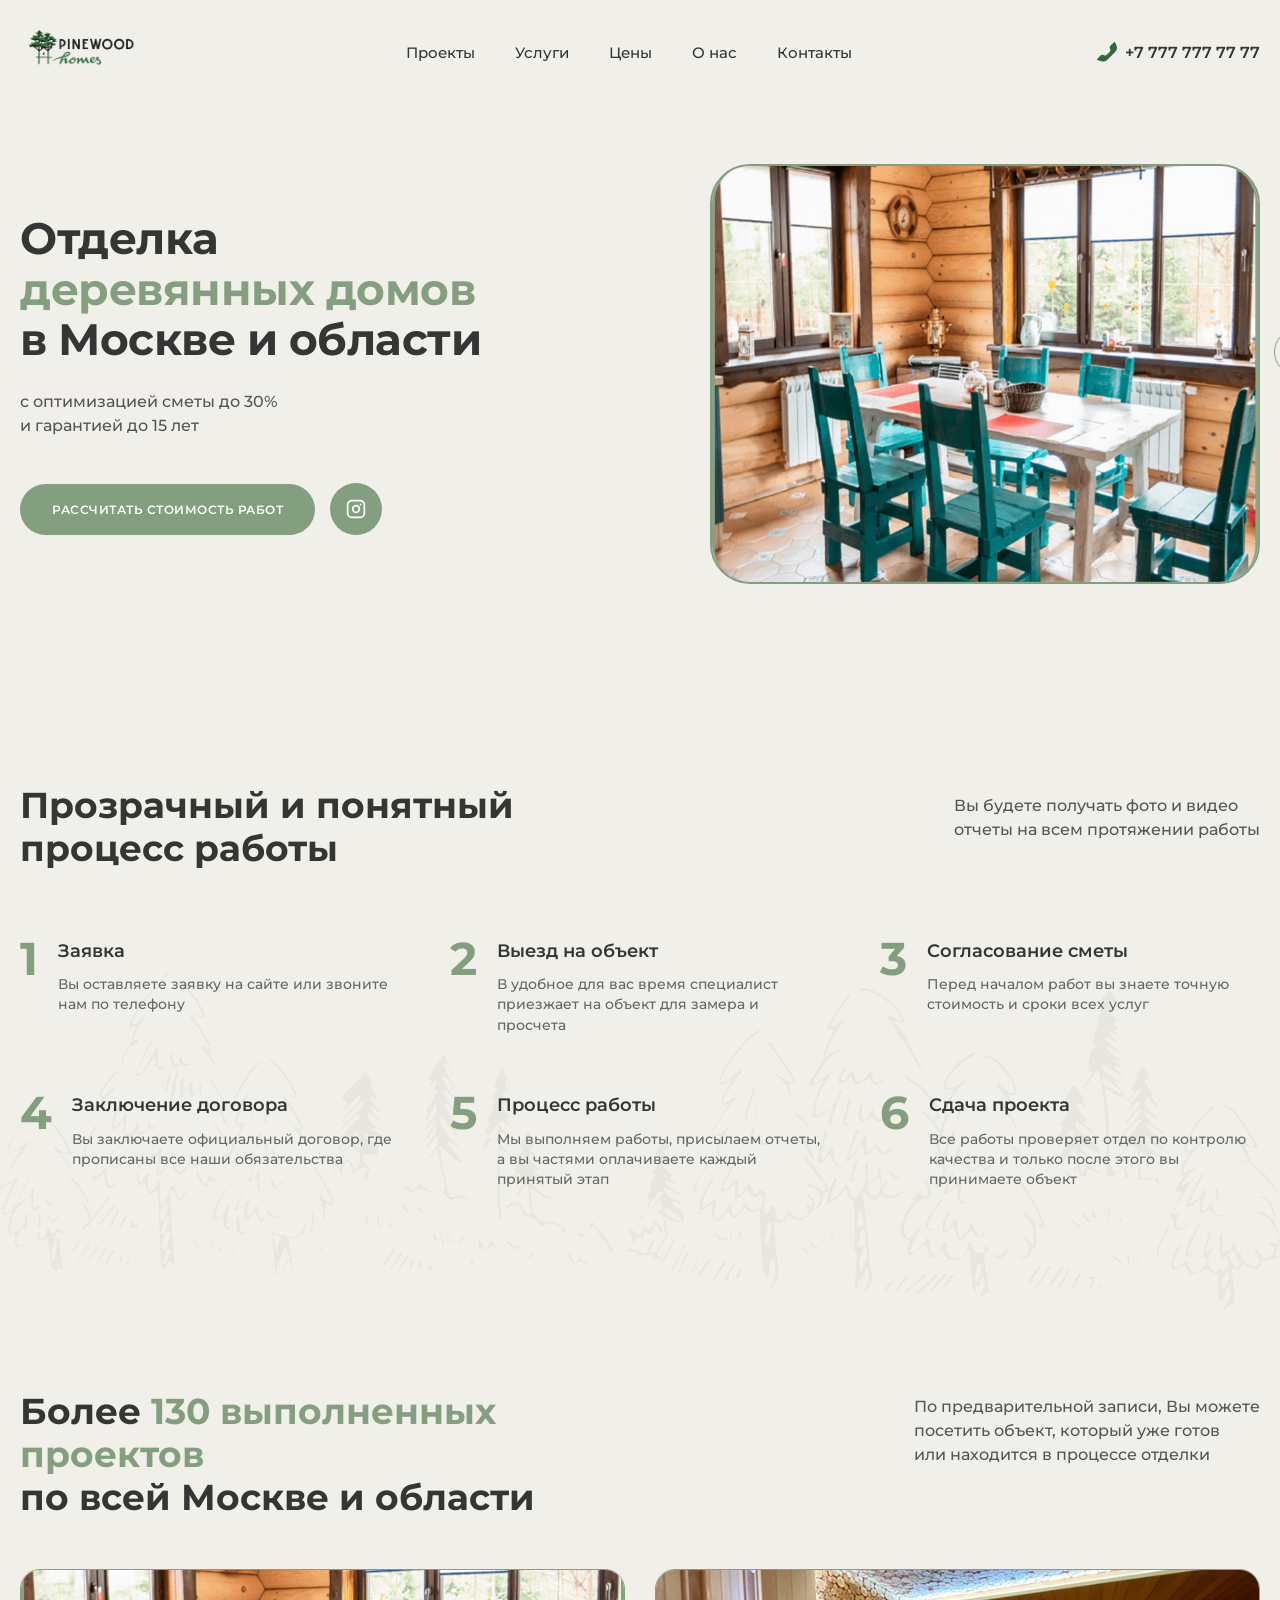
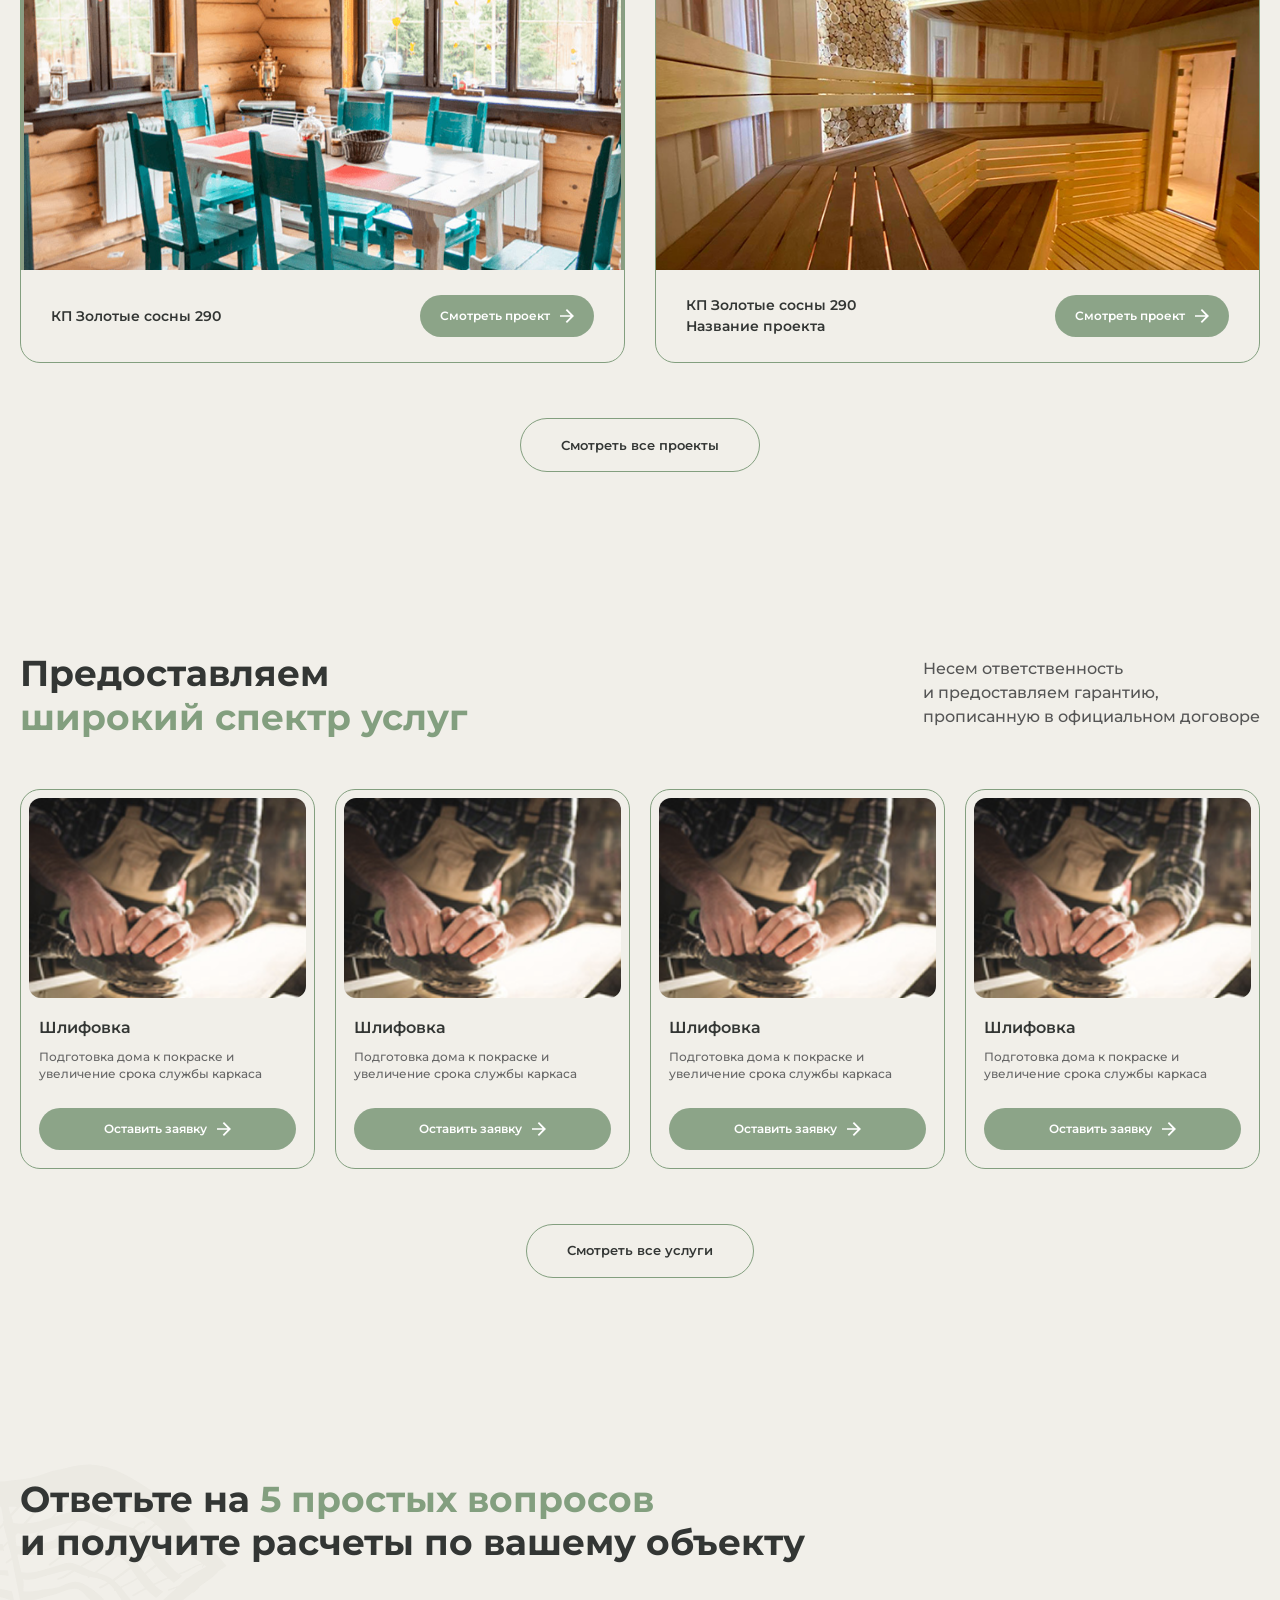
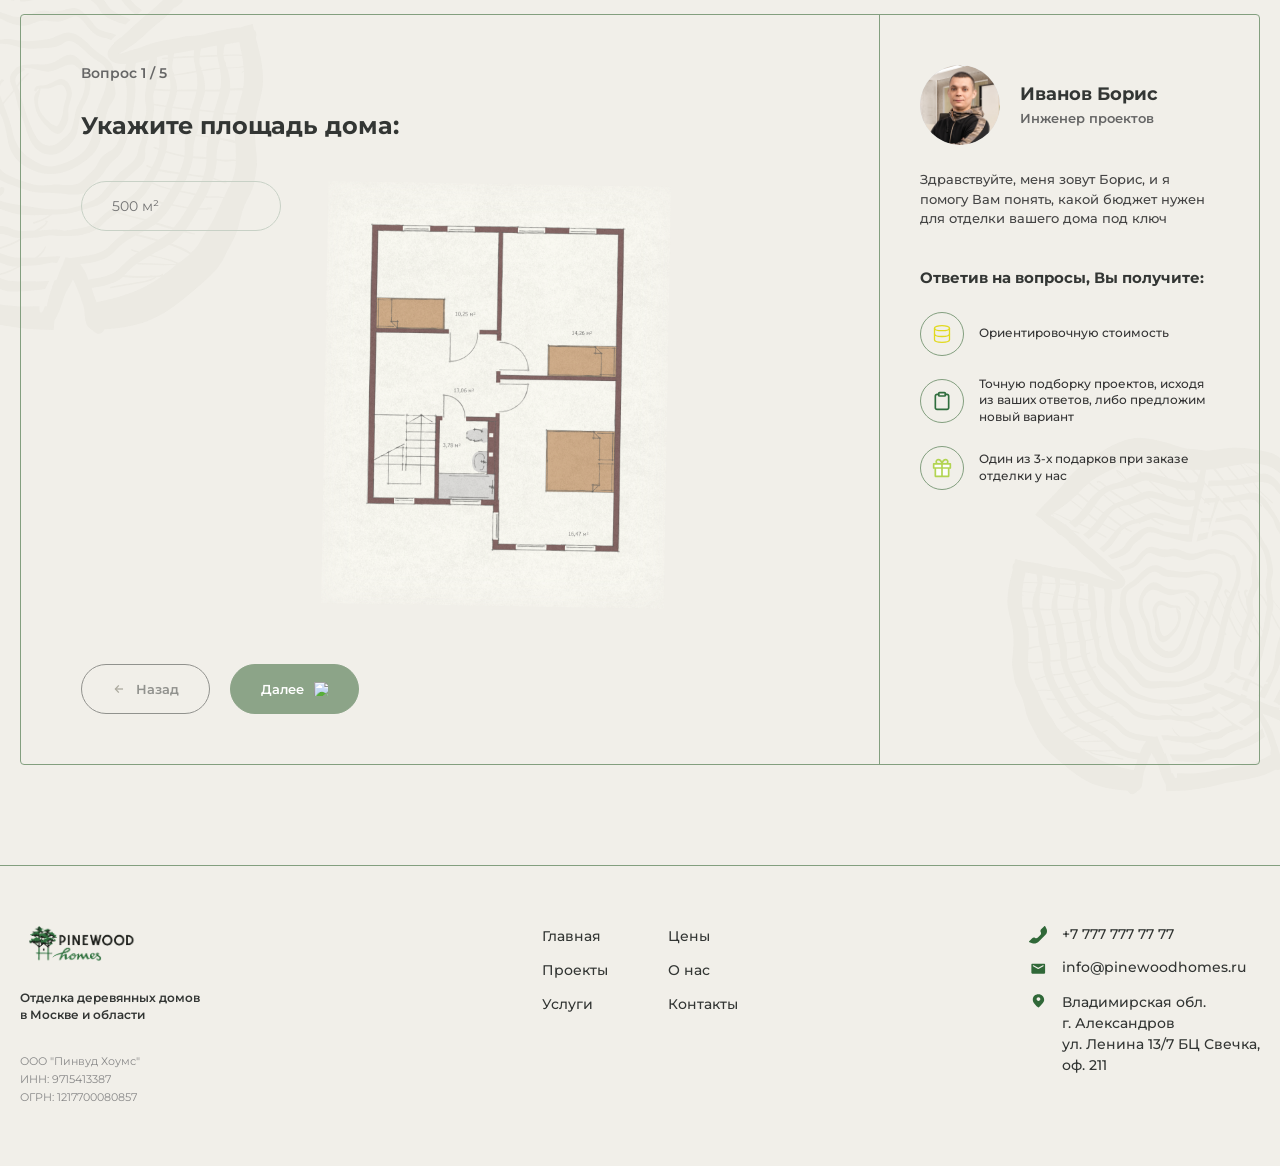
==== commit 8716a862: "final version id ready" ====
--- a/index.html
+++ b/index.html
@@ -4,34 +4,28 @@
     <meta charset="UTF-8">
     <meta name="viewport" content="width=device-width, initial-scale=1.0">
     <title>Pinewood Homes</title>
-    
-    <!-- Подключение шрифта Montserrat -->
     <link rel="preconnect" href="https://fonts.googleapis.com">
     <link rel="preconnect" href="https://fonts.gstatic.com" crossorigin>
     <link href="https://fonts.googleapis.com/css2?family=Montserrat:wght@400;500;600;700&display=swap" rel="stylesheet">
-    
-    <!-- Подключение стилей Swiper -->
     <link rel="stylesheet" href="https://cdn.jsdelivr.net/npm/swiper@11/swiper-bundle.min.css" />
-    
-    <!-- Наши стили -->
     <link rel="stylesheet" href="style.css">
 </head>
 <body>
 
     <div class="wrapper">
-        <!-- Шапка сайта -->
+
         <header class="header">
-            <a href="#" class="logo">
+            <a href="index.html" class="logo">
                 <img src="images/logo.png" alt="Логотип Pinewood Homes">
             </a>
             
             <nav class="nav">
                 <ul class="nav__list">
-                    <li><a href="#" class="nav__link">Проекты</a></li>
-                    <li><a href="#" class="nav__link">Услуги</a></li>
-                    <li><a href="#" class="nav__link">Цены</a></li>
-                    <li><a href="#" class="nav__link">О нас</a></li>
-                    <li><a href="#" class="nav__link">Контакты</a></li>
+                    <li><a href="projects.html" class="nav__link">Проекты</a></li>
+                    <li><a href="services.html" class="nav__link">Услуги</a></li>
+                    <li><a href="prices.html" class="nav__link">Цены</a></li>
+                    <li><a href="about.html" class="nav__link">О нас</a></li>
+                    <li><a href="contacts.html" class="nav__link">Контакты</a></li>
                 </ul>
             </nav>
 
@@ -41,7 +35,6 @@
             </a>
         </header>
 
-        <!-- Главный экран -->
         <main class="hero">
             <div class="hero__content">
                 <h1 class="hero__title">
@@ -63,25 +56,20 @@
             </div>
 
             <div class="hero__slider-wrapper">
-                <!-- Swiper -->
                 <div class="swiper hero-swiper">
                     <div class="swiper-wrapper">
-                        <!-- Слайд 1 -->
                         <div class="swiper-slide">
                             <img src="images/swiper.png" alt="Интерьер деревянного дома">
                         </div>
-                        <!-- Слайд 2 (Для примера свайпа) -->
                         <div class="swiper-slide">
                             <img src="images/swiper.png" alt="Интерьер 2">
                         </div>
-                        <!-- Слайд 3 -->
                         <div class="swiper-slide">
                             <img src="images/swiper.png" alt="Интерьер 3">
                         </div>
                     </div>
                 </div>
                 
-                <!-- Кастомная кнопка навигации Swiper -->
                 <div class="swiper-button-next custom-next">
                     <img src="images/arrow-right.svg" alt="Стрелка вправо">
                 </div>
@@ -90,9 +78,7 @@
         </main>
     </div>
 
-    <!-- Секция: Процесс работы -->
     <section class="process">
-        <!-- Пустой тег для вашего SVG с деревьями -->
         <img src="images/Group.svg" alt="Фон деревья" class="process__bg-trees">
 
         <div class="wrapper">
@@ -108,7 +94,6 @@
             </div>
 
             <div class="process__grid">
-                <!-- Шаг 1 -->
                 <div class="process__item">
                     <span class="process__num">1</span>
                     <div class="process__text">
@@ -117,7 +102,6 @@
                     </div>
                 </div>
 
-                <!-- Шаг 2 -->
                 <div class="process__item">
                     <span class="process__num">2</span>
                     <div class="process__text">
@@ -126,7 +110,6 @@
                     </div>
                 </div>
 
-                <!-- Шаг 3 -->
                 <div class="process__item">
                     <span class="process__num">3</span>
                     <div class="process__text">
@@ -135,7 +118,6 @@
                     </div>
                 </div>
 
-                <!-- Шаг 4 -->
                 <div class="process__item">
                     <span class="process__num">4</span>
                     <div class="process__text">
@@ -144,7 +126,6 @@
                     </div>
                 </div>
 
-                <!-- Шаг 5 -->
                 <div class="process__item">
                     <span class="process__num">5</span>
                     <div class="process__text">
@@ -153,7 +134,6 @@
                     </div>
                 </div>
 
-                <!-- Шаг 6 -->
                 <div class="process__item">
                     <span class="process__num">6</span>
                     <div class="process__text">
@@ -165,11 +145,9 @@
         </div>
     </section>
 
-    <!-- Секция: Выполненные проекты -->
     <section class="projects">
         <div class="wrapper">
             
-            <!-- Шапка секции -->
             <div class="projects__header">
                 <h2 class="projects__title">
                     Более <span class="text-green">130 выполненных проектов</span><br>
@@ -182,13 +160,11 @@
                 </p>
             </div>
 
-            <!-- Слайдер проектов -->
             <div class="projects__slider-wrap">
                 
                 <div class="swiper projects-swiper">
                     <div class="swiper-wrapper">
                         
-                        <!-- Карточка 1 -->
                         <div class="swiper-slide">
                             <div class="project-card">
                                 <div class="project-card__img">
@@ -206,7 +182,6 @@
                             </div>
                         </div>
 
-                        <!-- Карточка 2 -->
                         <div class="swiper-slide">
                             <div class="project-card">
                                 <div class="project-card__img">
@@ -225,7 +200,7 @@
                             </div>
                         </div>
 
-                        <!-- Карточка 3 (Для демонстрации свайпа) -->
+
                         <div class="swiper-slide">
                             <div class="project-card">
                                 <div class="project-card__img">
@@ -246,7 +221,7 @@
                     </div>
                 </div>
 
-                <!-- Стрелки навигации для проектов -->
+
                 <div class="swiper-button-prev projects-prev">
                     <img src="images/arrow_forward_ios_24px.svg" alt="Влево">
                 </div>
@@ -256,7 +231,7 @@
 
             </div>
 
-            <!-- Кнопка под слайдером -->
+   
             <div class="projects__bottom">
                 <button class="btn btn-outline">Смотреть все проекты</button>
             </div>
@@ -264,12 +239,9 @@
         </div>
     </section>
 
-    <!-- Секция: Услуги -->
     <section class="services">
-        <!-- Пустой тег для фонового узора (линии слева внизу) -->
         
         <div class="wrapper">
-            <!-- Шапка секции -->
             <div class="services__header">
                 <h2 class="services__title">
                     Предоставляем <br>
@@ -282,12 +254,10 @@
                 </p>
             </div>
 
-            <!-- Слайдер услуг -->
             <div class="services__slider-wrap">
                 <div class="swiper services-swiper">
                     <div class="swiper-wrapper">
                         
-                        <!-- Карточка услуги 1 -->
                         <div class="swiper-slide">
                             <div class="service-card">
                                 <div class="service-card__img">
@@ -304,7 +274,6 @@
                             </div>
                         </div>
 
-                        <!-- Карточка услуги 2 -->
                         <div class="swiper-slide">
                             <div class="service-card">
                                 <div class="service-card__img">
@@ -321,7 +290,6 @@
                             </div>
                         </div>
 
-                        <!-- Карточка услуги 3 -->
                         <div class="swiper-slide">
                             <div class="service-card">
                                 <div class="service-card__img">
@@ -338,7 +306,6 @@
                             </div>
                         </div>
 
-                        <!-- Карточка услуги 4 -->
                         <div class="swiper-slide">
                             <div class="service-card">
                                 <div class="service-card__img">
@@ -355,7 +322,6 @@
                             </div>
                         </div>
 
-                        <!-- Карточка услуги 5 (Добавлена для наглядности скролла) -->
                         <div class="swiper-slide">
                             <div class="service-card">
                                 <div class="service-card__img">
@@ -375,7 +341,6 @@
                     </div>
                 </div>
 
-                <!-- Стрелки навигации -->
                 <div class="swiper-button-prev services-prev">
                     <img src="images/arrow_forward_ios_24px.svg" alt="Влево">
                 </div>
@@ -384,16 +349,14 @@
                 </div>
             </div>
 
-            <!-- Кнопка под слайдером (переиспользуем класс .btn-outline) -->
+
             <div class="services__bottom">
-                <button class="btn btn-outline">Смотреть все услуги</button>
+                <a href="services.html" class="btn btn-outline">Смотреть все услуги</a>
             </div>
         </div>
     </section>
 
-    <!-- Секция: Квиз (Опросник) -->
     <section class="quiz">
-        <!-- Фоновые SVG деревьев (абсолютное позиционирование) -->
         <img src="images/Frame1.svg" alt="Фон дерево лево" class="quiz__bg quiz__bg-left">
         <img src="images/Frame2.svg" alt="Фон дерево право" class="quiz__bg quiz__bg-right">
 
@@ -403,16 +366,13 @@
                 и получите расчеты по вашему объекту
             </h2>
 
-            <!-- Контейнер с обводкой -->
             <div class="quiz__box">
                 
-                <!-- ЛЕВАЯ ЧАСТЬ (Меняется) -->
                 <div class="quiz__main">
                     <p class="quiz__counter">Вопрос <span id="current-step">1</span> / 5</p>
 
                    <div class="quiz__steps-container">
                         
-                        <!-- ШАГ 1: Площадь -->
                         <div class="quiz__step active" data-step="1">
                             <h3 class="quiz__question">Укажите площадь дома:</h3>
                             <div class="quiz__step-content">
@@ -425,7 +385,6 @@
                             </div>
                         </div>
 
-                        <!-- ШАГ 2: Материал -->
                         <div class="quiz__step" data-step="2">
                             <h3 class="quiz__question">Укажите материал дома:</h3>
                             <div class="quiz__step-content">
@@ -472,7 +431,6 @@
                             </div>
                         </div>
 
-                        <!-- ШАГ 3: Смета (Да/Нет) -->
                         <div class="quiz__step" data-step="3">
                             <h3 class="quiz__question">Есть ли у вас смета на внутреннюю отделку?</h3>
                             <div class="quiz__step-content">
@@ -500,7 +458,6 @@
                             </div>
                         </div>
 
-                        <!-- ШАГ 4: Сроки -->
                         <div class="quiz__step" data-step="4">
                             <h3 class="quiz__question">Когда планируете начать работы по внутренней отделке?</h3>
                             <div class="quiz__step-content">
@@ -537,9 +494,7 @@
                             </div>
                         </div>
 
-                        <!-- ШАГ 5: Виды работ (Чекбоксы - можно выбрать много) -->
                         <div class="quiz__step" data-step="5">
-                            <!-- Исправил заголовок по смыслу контента -->
                             <h3 class="quiz__question">Какие работы необходимо выполнить?</h3>
                             <div class="quiz__step-content">
                                 <div class="quiz__grid-4">
@@ -592,7 +547,6 @@
                                             <span>Все работы «под ключ»</span>
                                         </div>
                                     </label>
-                                    <!-- Свой вариант для чекбоксов -->
                                     <div class="quiz__square-input">
                                         <input type="text" placeholder="Свой вариант" class="quiz__input quiz__input--wide">
                                     </div>
@@ -600,7 +554,6 @@
                             </div>
                         </div>
 
-                        <!-- ШАГ 6: Контакты (Lead Form) -->
                         <div class="quiz__step" data-step="contact">
                             <p class="quiz__lead-text">Остался последний шаг</p>
                             <h3 class="quiz__question">Получите оптимизацию сметы <br>и точный план всех работ</h3>
@@ -616,9 +569,8 @@
                             </div>
                         </div>
 
-                        <!-- ШАГ 7: Успех (Success) -->
                         <div class="quiz__step" data-step="success">
-                            <p class="quiz__lead-text">Остался последний шаг</p> <!-- Можно убрать, если не нужно на финале -->
+                            <p class="quiz__lead-text">Остался последний шаг</p> 
                             <h3 class="quiz__question">Спасибо!</h3>
                             <p class="quiz__success-desc">Наш менеджер свяжется с вами <br>в течении 15 минут</p>
                             
@@ -629,7 +581,6 @@
 
                     </div>
 
-                    <!-- Кнопки Навигации Квиза -->
                     <div class="quiz__actions">
                         <button class="quiz__btn quiz__btn--prev" id="btn-prev" disabled>
                             <img src="images/Arrow-back.svg" alt="Назад"> Назад
@@ -640,7 +591,6 @@
                     </div>
                 </div>
 
-                <!-- ПРАВАЯ ЧАСТЬ (Статичная) -->
                 <div class="quiz__sidebar">
                     <div class="expert">
                         <img src="images/Иван.png" alt="Иванов Борис" class="expert__photo">
@@ -676,12 +626,10 @@
         </div>
     </section>
 
-    <!-- Секция: Подвал (Footer) -->
     <footer class="footer">
         <div class="wrapper">
             <div class="footer__inner">
                 
-                <!-- Колонка 1: Логотип и Реквизиты -->
                 <div class="footer__col footer__col--brand">
                     <a href="#" class="logo footer__logo">
                         <img src="images/logo.png" alt="Логотип Pinewood Homes">
@@ -694,21 +642,19 @@
                     </div>
                 </div>
 
-                <!-- Колонка 2: Навигация -->
                 <div class="footer__col footer__col--nav">
                     <ul class="footer__nav-list">
                         <li><a href="#">Главная</a></li>
-                        <li><a href="#">Проекты</a></li>
-                        <li><a href="#">Услуги</a></li>
+                        <li><a href="projects.html">Проекты</a></li>
+                        <li><a href="services.html">Услуги</a></li>
                     </ul>
                     <ul class="footer__nav-list">
-                        <li><a href="#">Цены</a></li>
-                        <li><a href="#">О нас</a></li>
-                        <li><a href="#">Контакты</a></li>
+                        <li><a href="prices.html">Цены</a></li>
+                        <li><a href="about.html">О нас</a></li>
+                        <li><a href="contacts.html">Контакты</a></li>
                     </ul>
                 </div>
 
-                <!-- Колонка 3: Контакты -->
                 <div class="footer__col footer__col--contacts">
                     <a href="tel:+77777777777" class="footer__contact-item">
                         <img src="images/Path 76.svg" alt="Телефон">
@@ -727,11 +673,9 @@
             </div>
         </div>
     </footer>
-</div> <!-- Это закрывающий тег самого первого <div class="wrapper"> сайта, проверьте чтобы он был на месте -->
-
-    <!-- Подключение скриптов Swiper -->
+</div> 
+
     <script src="https://cdn.jsdelivr.net/npm/swiper@11/swiper-bundle.min.js"></script>
-    <!-- Наш скрипт -->
     <script src="script.js"></script>
 </body>
 </html>
--- a/style.css
+++ b/style.css
@@ -1521,4 +1521,763 @@
         flex-direction: column;
         gap: 20px;
     }
+}
+
+/* ================= СТРАНИЦА: ПРОЕКТЫ (PROJECTS.HTML) ================= */
+
+.projects-page {
+    padding: 40px 0 80px 0;
+}
+
+/* Заголовок по центру */
+.projects-page__title {
+    text-align: center;
+    font-size: clamp(32px, 5vw, 42px);
+    font-weight: 700;
+    color: var(--text-main);
+    margin-bottom: 50px;
+}
+
+/* Сетка проектов */
+.projects-page__grid {
+    display: grid;
+    /* 2 колонки равной ширины */
+    grid-template-columns: repeat(2, 1fr); 
+    /* Расстояния между карточками как на макете */
+    gap: 40px; 
+    margin-bottom: 60px;
+}
+
+/* Кнопка "Загрузить еще" по центру */
+.projects-page__actions {
+    display: flex;
+    justify-content: center;
+}
+
+/* --- Адаптив для страницы проектов --- */
+
+@media (max-width: 768px) {
+    .projects-page__grid {
+        /* На планшетах и телефонах - 1 колонка */
+        grid-template-columns: 1fr;
+        gap: 30px;
+    }
+    
+    .projects-page__title {
+        margin-bottom: 30px;
+    }
+}
+
+/* Анимация появления для новых карточек */
+.fade-in {
+    animation: fadeInCard 0.5s ease forwards;
+    opacity: 0; /* Начальное состояние - невидимое */
+}
+
+@keyframes fadeInCard {
+    from {
+        opacity: 0;
+        transform: translateY(20px); /* Выезжают снизу */
+    }
+    to {
+        opacity: 1;
+        transform: translateY(0);
+    }
+}
+
+/* ================= СТРАНИЦА: УСЛУГИ (SERVICES.HTML) ================= */
+
+.services-page {
+    padding: 40px 0 80px 0;
+}
+
+/* Сетка услуг (4 колонки) */
+.services-page__grid {
+    display: grid;
+    grid-template-columns: repeat(4, 1fr); /* 4 колонки как на макете */
+    gap: 20px;
+    margin-bottom: 60px;
+}
+
+/* Адаптив для страницы услуг */
+@media (max-width: 1200px) {
+    .services-page__grid {
+        grid-template-columns: repeat(3, 1fr); /* 3 колонки на ноутбуках */
+    }
+}
+
+@media (max-width: 900px) {
+    .services-page__grid {
+        grid-template-columns: repeat(2, 1fr); /* 2 колонки на планшетах */
+    }
+}
+
+@media (max-width: 576px) {
+    .services-page__grid {
+        grid-template-columns: 1fr; /* 1 колонка на телефонах */
+    }
+}
+
+/* ================= СТРАНИЦА: ЦЕНЫ (PRICES.HTML) ================= */
+
+.prices-page {
+    padding: 40px 0 80px 0;
+}
+
+.prices-page__grid {
+    display: grid;
+    grid-template-columns: repeat(2, 1fr); /* 2 колонки на ПК */
+    gap: 30px;
+    margin-bottom: 60px;
+}
+
+/* Карточка цены */
+.price-card {
+    position: relative; /* Чтобы позиционировать фон */
+    border: 1px solid var(--text-green);
+    border-radius: 20px;
+    padding: 40px;
+    background-color: var(--bg-color);
+    overflow: hidden; /* Чтобы фон не вылезал за границы */
+    height: 100%;
+}
+
+/* Фоновый узор внутри карточки */
+.price-card__bg {
+    position: absolute;
+    top: 0;
+    right: 0;
+    width: 60%;
+    height: 100%;
+    object-fit: contain;
+    opacity: 0.1; /* Еле заметный, как на макете */
+    pointer-events: none;
+    z-index: 0;
+}
+
+.price-card__content {
+    position: relative;
+    z-index: 1; /* Контент поверх фона */
+}
+
+.price-card__title {
+    font-size: 24px;
+    font-weight: 600;
+    color: #5d5d5d;
+    margin-bottom: 30px;
+}
+
+/* Список цен */
+.price-list {
+    display: flex;
+    flex-direction: column;
+    gap: 15px;
+    margin-bottom: 40px;
+}
+
+.price-item {
+    display: flex;
+    justify-content: space-between;
+    align-items: flex-end; /* Выравнивание по нижней линии текста */
+    font-size: 13px;
+    color: #444;
+    gap: 20px;
+}
+
+.price-item__name {
+    color: #666;
+    max-width: 70%;
+}
+
+.price-item__cost {
+    font-weight: 600;
+    white-space: nowrap; /* Цена не переносится */
+    color: var(--text-main);
+}
+
+/* Кнопка в карточке (похожа на service-card__btn) */
+.price-card__btn {
+    display: inline-flex;
+    align-items: center;
+    gap: 10px;
+    background-color: #8CA488;
+    color: white;
+    font-size: 12px;
+    font-weight: 600;
+    padding: 14px 30px;
+    border-radius: 30px;
+    transition: background-color 0.2s ease;
+    text-transform: uppercase;
+}
+
+.price-card__btn:hover {
+    background-color: #718c6e;
+}
+
+.price-card__btn img {
+    width: 14px;
+    height: 14px;
+}
+
+/* Адаптив для цен */
+@media (max-width: 992px) {
+    .prices-page__grid {
+        grid-template-columns: 1fr; /* 1 колонка на планшетах и ниже */
+        gap: 20px;
+    }
+    
+    .price-card {
+        padding: 30px 20px;
+    }
+}
+
+/* ================= СТРАНИЦА: О НАС (ABOUT.HTML) ================= */
+
+.about-page {
+    padding-bottom: 80px;
+}
+
+/* --- HERO SECTION --- */
+.about-hero {
+    position: relative;
+    padding: 60px 0 100px 0;
+}
+
+/* Фон с кольцами дерева */
+.about-hero__bg {
+    position: absolute;
+    top: 50%;
+    right: 0;
+    transform: translateY(-50%);
+    width: 60%;
+    height: 140%;
+    object-fit: contain;
+    opacity: 0.1; /* Прозрачность узора */
+    pointer-events: none;
+    z-index: 0;
+}
+
+.about-hero__container {
+    display: flex;
+    justify-content: space-between;
+    align-items: center;
+    gap: 50px;
+    position: relative;
+    z-index: 1;
+}
+
+/* Левая часть (Текст) */
+.about-hero__content {
+    flex: 0 0 45%;
+    max-width: 550px;
+}
+
+.about-hero__title {
+    font-size: clamp(28px, 4vw, 42px);
+    font-weight: 700;
+    color: var(--text-main);
+    line-height: 1.2;
+    margin-bottom: 40px;
+}
+
+.about-hero__text p {
+    font-size: 15px;
+    line-height: 1.6;
+    color: #444;
+    margin-bottom: 20px;
+}
+
+.about-hero__actions {
+    display: flex;
+    flex-wrap: wrap;
+    gap: 20px;
+    margin-top: 40px;
+}
+
+/* Модификатор для кнопки, чтобы сделать текст капсом, как на макете */
+.btn-outline--caps {
+    text-transform: uppercase;
+    font-size: 12px;
+    padding: 20px 30px;
+}
+
+/* Правая часть (Фото) */
+.about-hero__image-wrap {
+    flex: 0 0 50%;
+    position: relative;
+}
+
+.about-hero__img {
+    width: 100%;
+    height: auto;
+    border-radius: 40px 10px 40px 10px; /* Скругление углов: левый-верх, правый-верх, правый-низ, левый-низ */
+    border: 2px solid var(--text-green);
+    background-color: #dcdcdc; /* Заглушка */
+    display: block;
+}
+
+/* --- TEAM SECTION (КОМАНДА) --- */
+.team-section {
+    padding-top: 50px;
+}
+
+.team-section__title {
+    font-size: clamp(26px, 3.5vw, 36px);
+    font-weight: 700;
+    margin-bottom: 50px;
+    line-height: 1.2;
+}
+
+/* Сетка команды */
+.team-grid {
+    display: grid;
+    grid-template-columns: repeat(4, 1fr); /* 4 колонки */
+    gap: 25px;
+}
+
+/* Карточка сотрудника */
+.team-card {
+    border: 1px solid var(--text-green);
+    border-radius: 20px;
+    padding: 10px; /* Отступ внутри карточки до картинки */
+    display: flex;
+    flex-direction: column;
+    background-color: transparent;
+}
+
+.team-card__photo {
+    width: 100%;
+    height: 320px; /* Высота фото */
+    border-radius: 14px;
+    overflow: hidden;
+    margin-bottom: 20px;
+}
+
+.team-card__photo img {
+    width: 100%;
+    height: 100%;
+    object-fit: cover;
+    background-color: #dcdcdc;
+}
+
+.team-card__info {
+    padding: 0 10px 15px 10px;
+}
+
+.team-card__name {
+    font-size: 14px;
+    font-weight: 700;
+    line-height: 1.3;
+    margin-bottom: 10px;
+    color: var(--text-main);
+}
+
+.team-card__role {
+    font-size: 11px;
+    color: #666;
+    line-height: 1.4;
+}
+
+
+/* --- АДАПТИВНОСТЬ О НАС --- */
+
+@media (max-width: 1024px) {
+    .team-grid {
+        grid-template-columns: repeat(3, 1fr); /* 3 колонки */
+    }
+}
+
+@media (max-width: 900px) {
+    .about-hero__container {
+        flex-direction: column;
+        gap: 40px;
+    }
+    .about-hero__content, 
+    .about-hero__image-wrap {
+        flex: auto;
+        max-width: 100%;
+        width: 100%;
+    }
+    .team-grid {
+        grid-template-columns: repeat(2, 1fr); /* 2 колонки */
+    }
+}
+
+@media (max-width: 576px) {
+    .about-hero__actions {
+        flex-direction: column;
+        width: 100%;
+    }
+    .btn {
+        width: 100%;
+    }
+    .team-grid {
+        grid-template-columns: 1fr; /* 1 колонка */
+    }
+    .team-card__photo {
+        height: 280px;
+    }
+}
+
+/* ================= СЕКЦИЯ: ВИДЕОКЕЙСЫ ================= */
+.videos-section {
+    padding: 60px 0;
+}
+
+.videos-section__title {
+    font-size: clamp(26px, 3.5vw, 36px);
+    font-weight: 700;
+    line-height: 1.2;
+    margin-bottom: 40px;
+    color: var(--text-main);
+}
+
+.videos-grid {
+    display: grid;
+    grid-template-columns: repeat(2, 1fr); /* 2 видео в ряд */
+    gap: 30px;
+    margin-bottom: 50px;
+}
+
+.video-card {
+    border-radius: 20px;
+    overflow: hidden;
+    background-color: #EBEBEB; /* Цвет подложки как на макете */
+    border: 1px solid #8ca488; /* Тонкая зеленая рамка */
+}
+
+.video-card__preview {
+    position: relative;
+    width: 100%;
+    height: 350px; /* Фиксированная высота видео */
+    background-color: #dcdcdc;
+}
+
+.video-card__img {
+    width: 100%;
+    height: 100%;
+    object-fit: cover;
+    display: block;
+}
+
+/* Кнопка Play по центру */
+.video-card__play {
+    position: absolute;
+    top: 50%;
+    left: 50%;
+    transform: translate(-50%, -50%);
+    width: 80px;
+    height: 80px;
+    border-radius: 50%;
+    background-color: rgba(255, 255, 255, 0.3); /* Полупрозрачный круг */
+    backdrop-filter: blur(5px);
+    border: 2px solid #fff;
+    display: flex;
+    justify-content: center;
+    align-items: center;
+    cursor: pointer;
+    transition: transform 0.2s ease;
+}
+
+.video-card__play:hover {
+    transform: translate(-50%, -50%) scale(1.1);
+}
+
+.video-card__play img {
+    width: 30px;
+    height: 30px;
+    margin-left: 5px; /* Визуальная компенсация треугольника play */
+}
+
+.video-card__footer {
+    padding: 20px 25px;
+}
+
+.video-card__footer p {
+    font-size: 14px;
+    font-weight: 500;
+    color: #444;
+}
+
+.section-actions {
+    display: flex;
+    justify-content: center;
+}
+
+
+/* ================= СЕКЦИЯ: ГАЛЕРЕЯ ================= */
+.gallery-section {
+    padding: 60px 0 100px 0;
+}
+
+.gallery-section__title {
+    font-size: clamp(26px, 3.5vw, 36px);
+    font-weight: 700;
+    line-height: 1.2;
+    margin-bottom: 50px;
+    color: var(--text-main);
+}
+
+/* Обертка для колонок галереи */
+.gallery-wrapper {
+    display: flex;
+    gap: 20px;
+    margin-bottom: 50px;
+}
+
+/* Колонка галереи */
+.gallery-col {
+    flex: 1; /* Все колонки равной ширины */
+    display: flex;
+    flex-direction: column;
+    gap: 20px;
+}
+
+.gallery-item {
+    width: 100%;
+    overflow: hidden;
+    border-radius: 10px;
+}
+
+.gallery-item img {
+    width: 100%;
+    height: 100%;
+    object-fit: cover;
+    display: block;
+    background-color: #dcdcdc;
+}
+
+/* Высота картинок для Masonry эффекта (как на скрине) */
+.gallery-item--tall {
+    height: 420px;
+}
+
+.gallery-item--short {
+    height: 260px;
+}
+
+
+/* ================= АДАПТИВНОСТЬ НОВЫХ СЕКЦИЙ ================= */
+
+/* Планшеты (меньше 992px) */
+@media (max-width: 992px) {
+    .video-card__preview {
+        height: 280px;
+    }
+    .gallery-item--tall {
+        height: 350px;
+    }
+    .gallery-item--short {
+        height: 220px;
+    }
+}
+
+/* Мобильные (меньше 768px) */
+@media (max-width: 768px) {
+    /* Видео становятся в 1 колонку */
+    .videos-grid {
+        grid-template-columns: 1fr; 
+    }
+    .video-card__preview {
+        height: 240px;
+    }
+}
+
+/* Маленькие экраны (меньше 576px) - ТРЕБОВАНИЕ ПО ГАЛЕРЕЕ */
+@media (max-width: 576px) {
+    .gallery-wrapper {
+        flex-wrap: wrap; /* Разрешаем перенос колонок */
+    }
+    
+    .gallery-col {
+        /* Делаем ширину почти 50%, минус половина отступа */
+        flex: 0 0 calc(50% - 10px); 
+    }
+    
+    /* Третья колонка растянется или встанет под первой, 
+       чтобы сохранить структуру 2-х столбцов */
+    .gallery-col:last-child {
+        flex: 1 0 100%; /* Или можно сделать 100% ширины для последней */
+        flex-direction: row; /* И внутри расположить картинки горизонтально */
+    }
+    
+    /* Опционально: на совсем узких экранах уменьшаем высоту */
+    .gallery-item--tall {
+        height: 280px;
+    }
+    .gallery-item--short {
+        height: 180px;
+    }
+}
+
+/* ================= СТРАНИЦА: КОНТАКТЫ (CONTACTS.HTML) ================= */
+
+.contacts-page {
+    position: relative; /* Для позиционирования фона */
+    padding: 40px 0 100px 0;
+}
+
+/* Фон деревья */
+.contacts-bg {
+    position: absolute;
+    top: 40%;
+    left: 50%;
+    transform: translate(-50%, -50%);
+    width: 100%;
+    max-width: 1400px; /* Ограничиваем ширину фона, чтобы не растягивался на 4к экранах */
+    height: auto;
+    opacity: 0.5; /* Полупрозрачность, если картинка яркая */
+    pointer-events: none;
+    z-index: 0;
+    object-fit: cover;
+}
+
+/* Контент должен быть выше фона */
+.contacts-content {
+    position: relative;
+    z-index: 1;
+}
+
+/* Сетка контактов */
+.contacts-grid {
+    display: grid;
+    grid-template-columns: repeat(3, 1fr); /* 3 колонки */
+    gap: 30px;
+    margin: 60px 0 80px 0;
+    text-align: center;
+}
+
+.contacts-item {
+    display: flex;
+    flex-direction: column;
+    align-items: center;
+}
+
+.contacts-item__icon {
+    width: 80px;
+    height: 80px;
+    margin-bottom: 25px;
+    display: flex;
+    justify-content: center;
+    align-items: center;
+}
+
+.contacts-item__icon img {
+    width: 100%;
+    height: 100%;
+    object-fit: contain;
+}
+
+.contacts-item__title {
+    font-size: 20px;
+    font-weight: 700;
+    color: var(--text-main);
+    margin-bottom: 10px;
+}
+
+.contacts-item__desc {
+    font-size: 14px;
+    color: #666;
+    line-height: 1.5;
+    margin-bottom: 20px;
+    min-height: 42px; /* Чтобы кнопки были на одном уровне, если текста мало */
+}
+
+/* Ссылки (телефон/почта) */
+.contacts-link {
+    display: flex;
+    align-items: center;
+    gap: 10px;
+    font-size: 16px;
+    font-weight: 600;
+    color: var(--text-green);
+    transition: color 0.2s;
+}
+
+.contacts-link:hover {
+    color: #5f755b;
+}
+
+.contacts-link img {
+    width: 16px;
+    height: 16px;
+}
+
+/* Кнопка "Заказать звонок" */
+.contacts-btn {
+    padding: 14px 30px;
+    font-size: 13px;
+    background-color: transparent;
+    border-color: #999;
+}
+
+.contacts-btn:hover {
+    background-color: #fff;
+    border-color: var(--text-green);
+}
+
+/* Адрес перед картой */
+.contacts-address {
+    display: flex;
+    align-items: flex-start;
+    gap: 15px;
+    margin-bottom: 30px;
+    padding-left: 20px; /* Небольшой отступ слева, как на макете */
+}
+
+.contacts-address__icon {
+    width: 24px;
+    height: 24px;
+    flex-shrink: 0;
+}
+
+.contacts-address__icon img {
+    width: 100%;
+    height: 100%;
+    object-fit: contain;
+}
+
+.contacts-address__text {
+    font-size: 16px;
+    font-weight: 600;
+    color: var(--text-main);
+    line-height: 1.4;
+}
+
+/* Карта */
+.contacts-map {
+    width: 100%;
+    height: 450px;
+    border-radius: 30px;
+    overflow: hidden;
+    background-color: #dcdcdc; /* Заглушка */
+}
+
+.contacts-map img {
+    width: 100%;
+    height: 100%;
+    object-fit: cover;
+}
+
+/* --- АДАПТИВНОСТЬ КОНТАКТОВ --- */
+
+@media (max-width: 900px) {
+    .contacts-grid {
+        grid-template-columns: 1fr; /* 1 колонка на планшетах и телефонах */
+        gap: 50px;
+        margin: 40px 0 60px 0;
+    }
+    
+    .contacts-item__desc {
+        min-height: auto; /* Убираем фикс высоты */
+    }
+    
+    .contacts-address {
+        padding-left: 0;
+    }
+    
+    .contacts-map {
+        height: 300px;
+        border-radius: 20px;
+    }
 }
